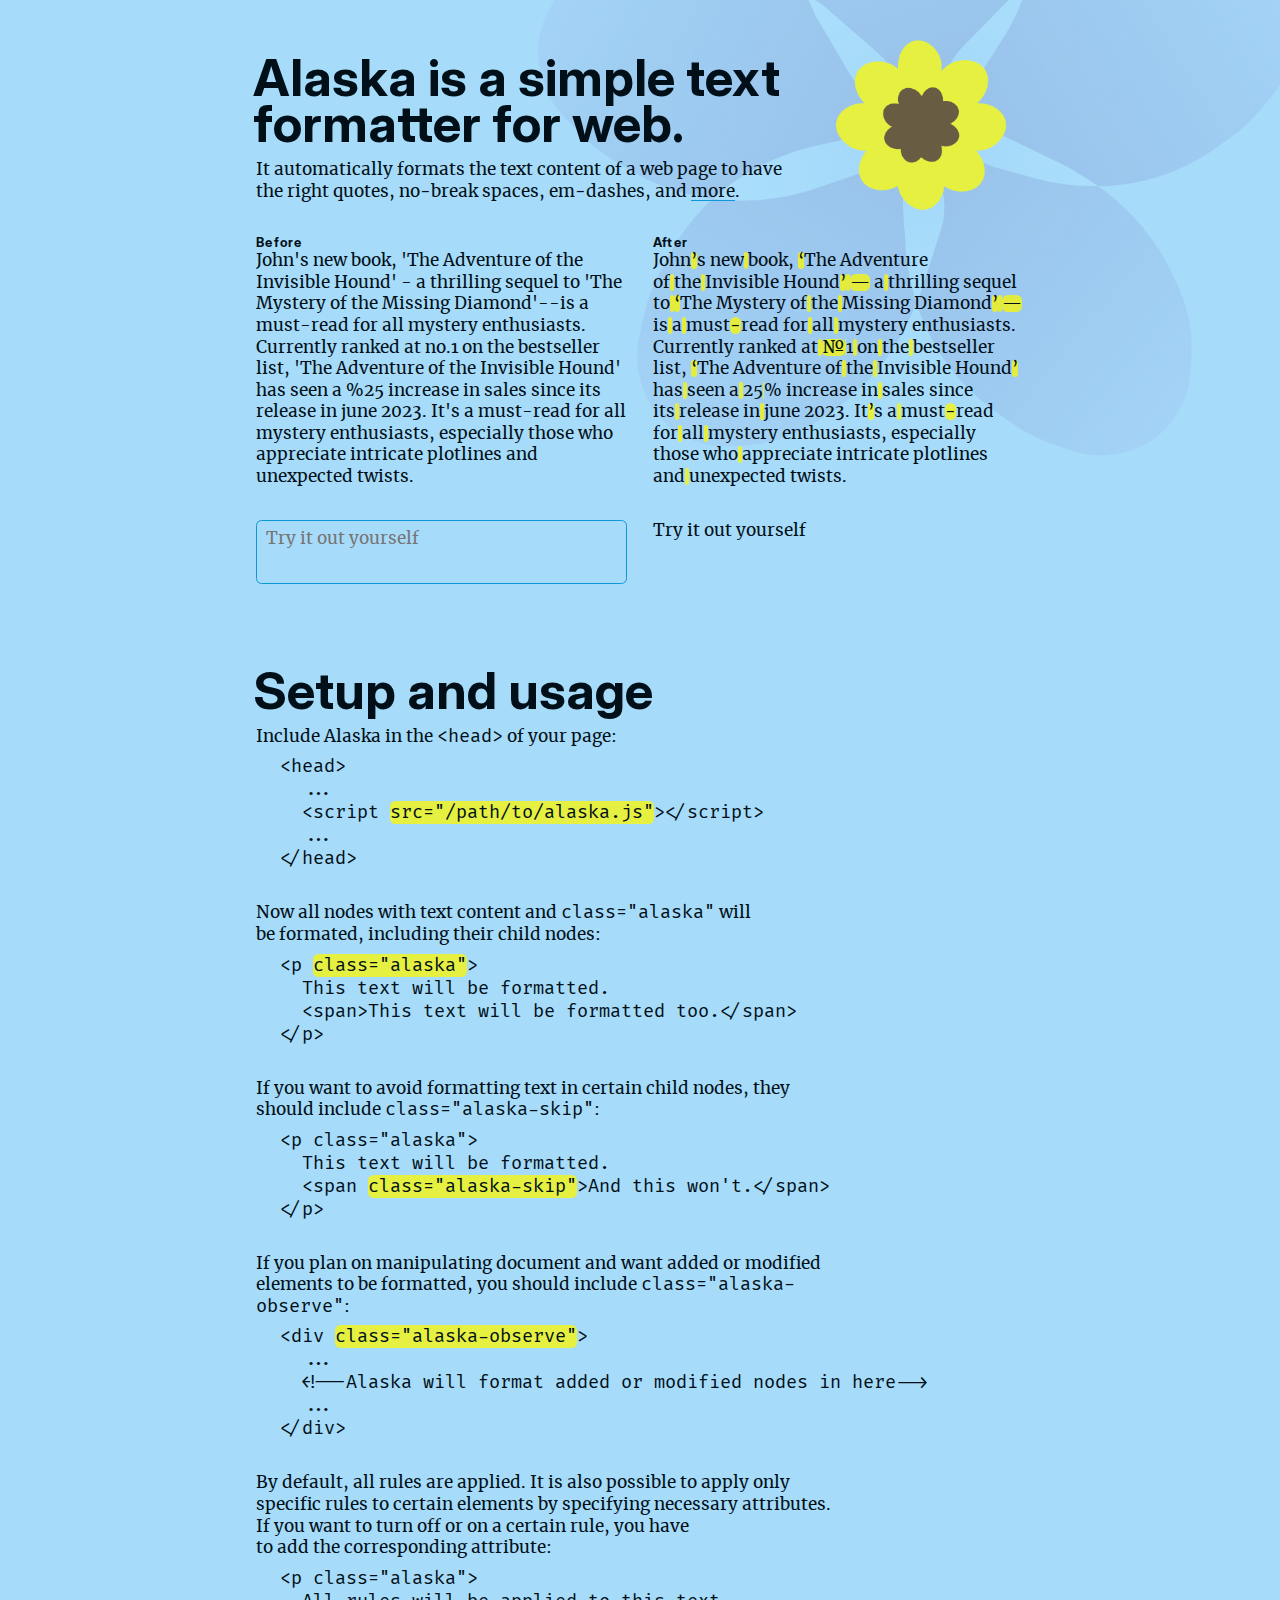
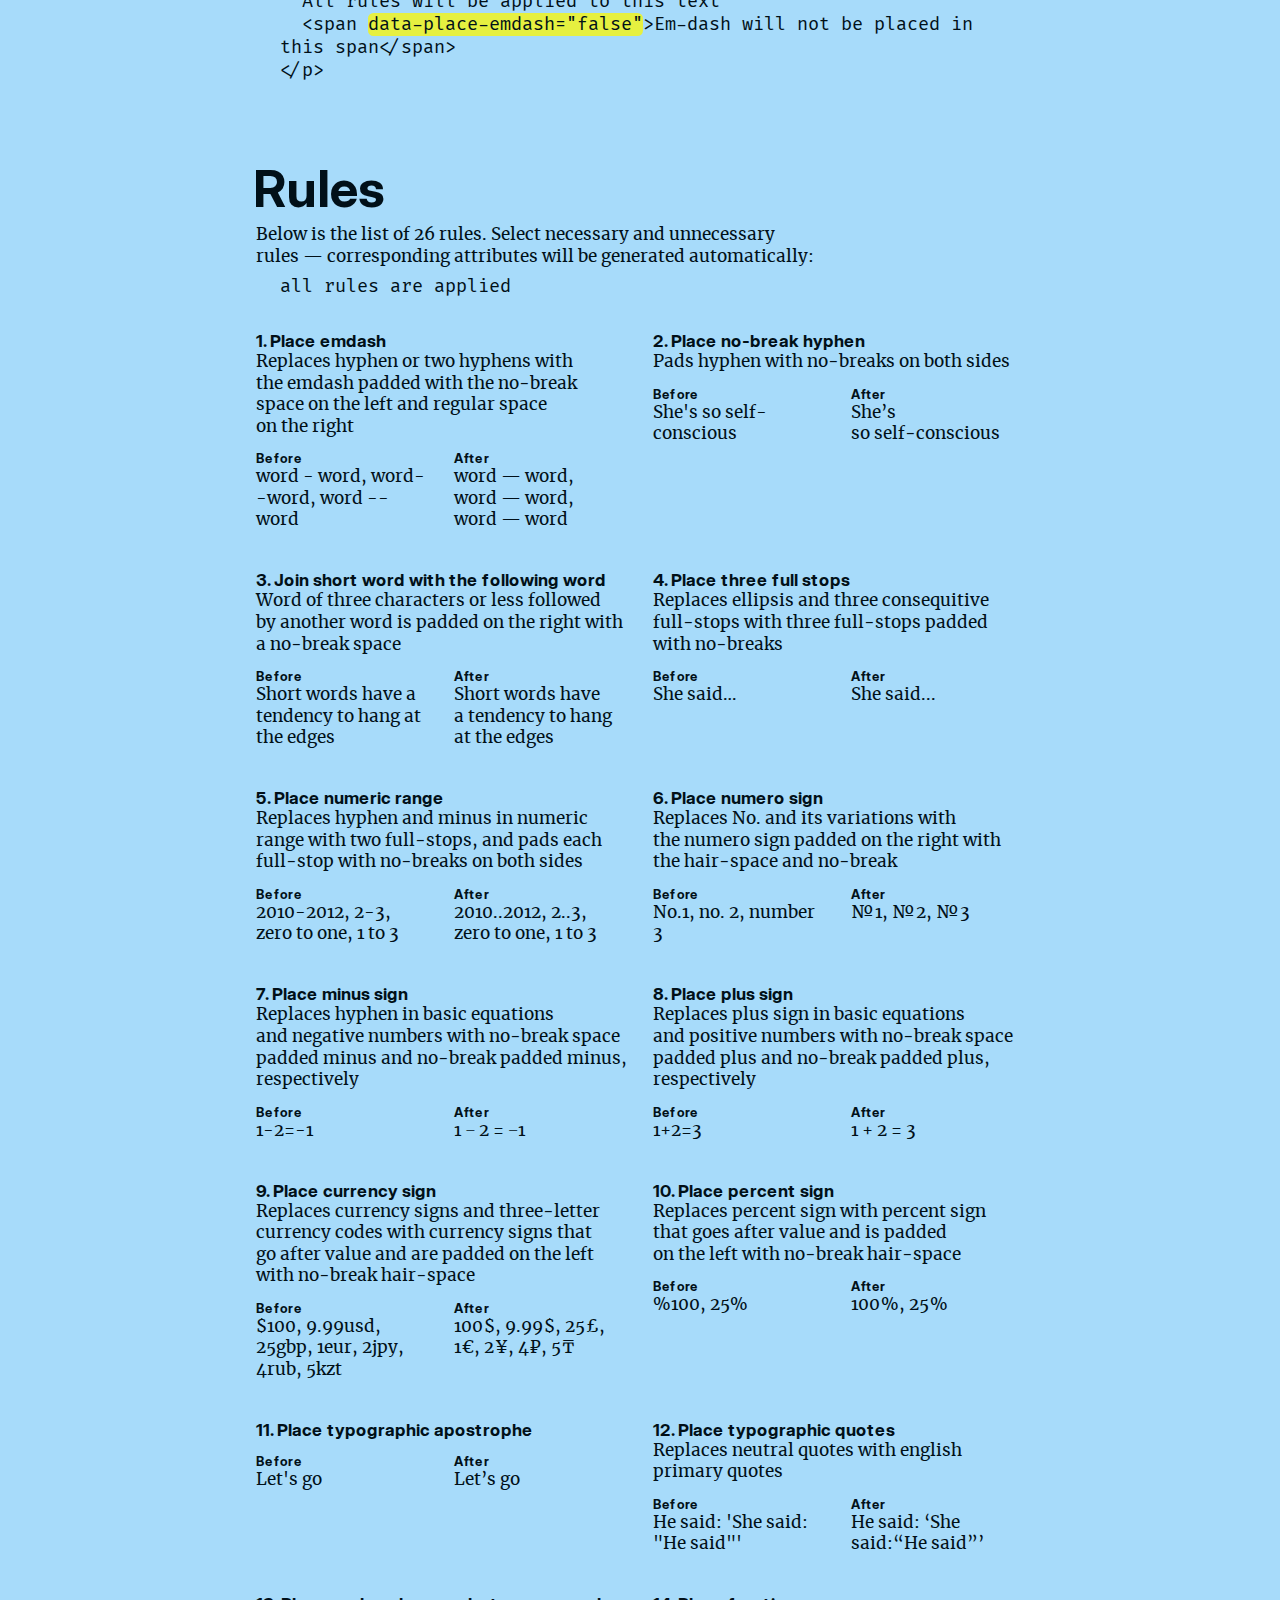
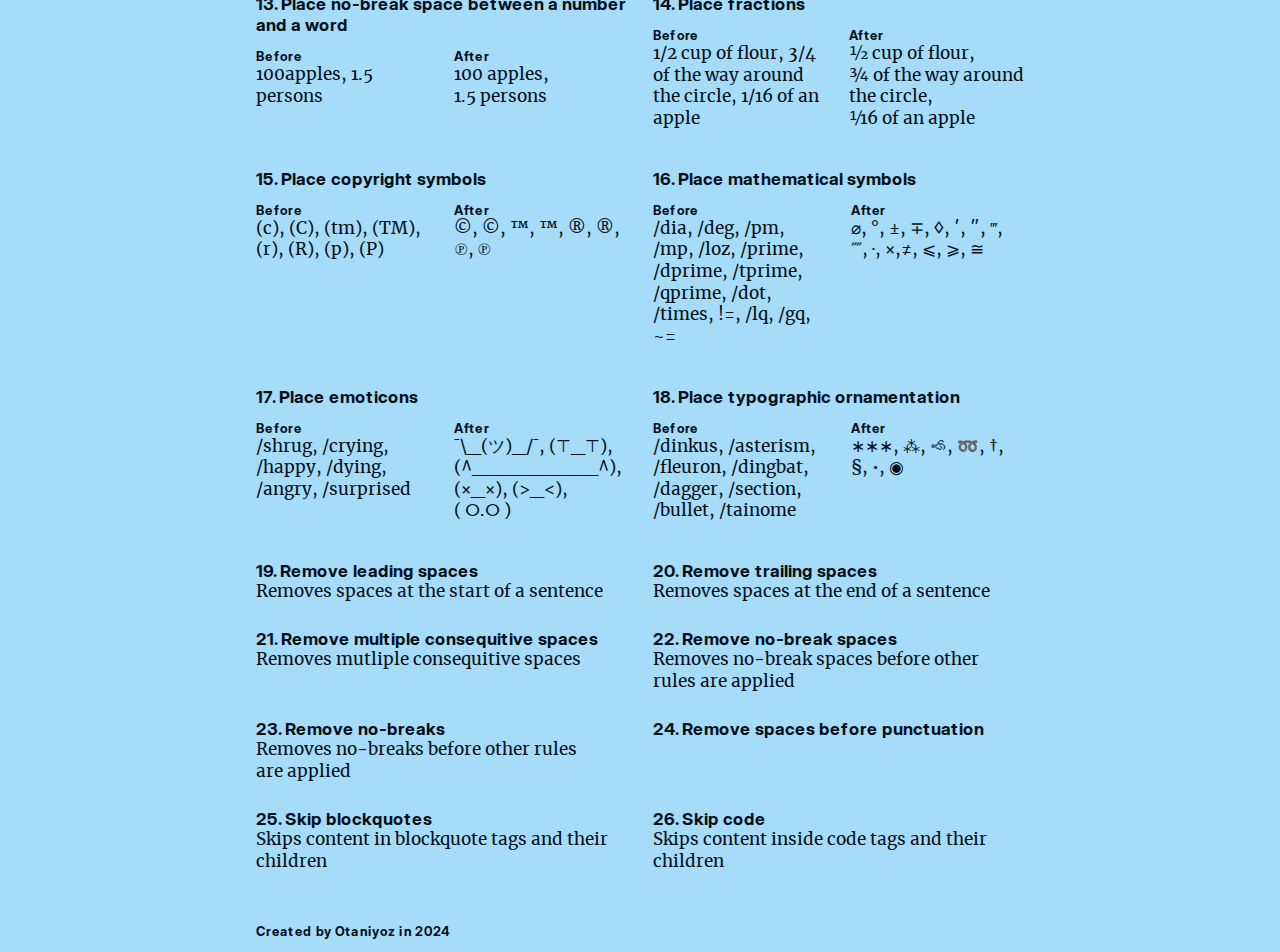
==== index.html @ cf9c7c18 "improve code readability and update rules with poor font support" ====
<!DOCTYPE html>
<html lang="en">

<head>
  <meta charset="utf-8" />
  <meta name="theme-color" content="rgb(187, 229, 251)">
  <meta name="viewport" content="width=device-width, initial-scale=1.0, maximum-scale=5.0" />
  <meta http-equiv="Content-Security-Policy" content="default-src 'self'">
  <link rel="icon" href="logo.png">
  <link rel="stylesheet" href="style.css">
  <script src="browser/alaska.js"></script>
  <script src="script.js"></script>
  <title>Alaska showcase</title>
</head>

<body>
  <main class="alaska" data-remove-leading-spaces="false" data-remove-trailing-spaces="false">
    <section>
      <article class="cols-3">
        <h1>Alaska is a simple text formatter for web.</h1>
        <p>It automatically formats the text content of a web page to have the right quotes, no-break spaces, em-dashes, and <a href="#rules">more</a>.</p>
        <img class="forgetmenot" src="logo.png" />
      </article>
      <article id="examples" class="examples">
        <div>
          <h3>Before</h3>
          <p class="example-before alaska-skip">John's new book, 'The Adventure of the Invisible Hound' - a thrilling sequel to 'The Mystery of the Missing Diamond'--is a must-read for all mystery enthusiasts. Currently ranked at no.1 on the bestseller list, 'The Adventure of the Invisible Hound' has seen a %25 increase in sales since its release in june 2023. It's a must-read for all mystery enthusiasts, especially those who appreciate intricate plotlines and unexpected twists.</p>
        </div>
        <div>
          <h3>After</h3>
          <p class="example-after">John's new book, 'The Adventure of the Invisible Hound' - a thrilling sequel to 'The Mystery of the Missing Diamond'--is a must-read for all mystery enthusiasts. Currently ranked at no.1 on the bestseller list, 'The Adventure of the Invisible Hound' has seen a 25% increase in sales since its release in june 2023. It's a must-read for all mystery enthusiasts, especially those who appreciate intricate plotlines and unexpected twists.</p>
        </div>
      </article>
      <article class="examples">
        <textarea id="user-before" placeholder="Try it out yourself" maxlength="100"></textarea>
        <p id="user-after" class="result alaska-observe">Try it out yourself</p>
      </article>
    </section>

    <section>
      <h1 class="cols-3">Setup and usage</h1>
      <p class="cols-3">Include Alaska in the <code>&lt;head&gt;</code> of your page:</p>
      <blockquote>
        <code>&lt;head&gt;</br>&nbsp;&nbsp;...</br>&nbsp;&nbsp;&lt;script <span class="after">src="/path/to/alaska.js"</span>&gt;&lt;/script&gt;</br>&nbsp;&nbsp;...</br>&lt;/head&gt;
        </code>
      </blockquote>
      <p class="cols-3">Now all nodes with text content and <code>class="alaska"</code> will be formated, including their child nodes:</p>
      <blockquote>
        <code>&lt;p <span class="after">class="alaska"</span>&gt; </br> &nbsp;&nbsp;This text will be formatted. </br> &nbsp;&nbsp;&lt;span&gt;This text will be formatted too.&lt;/span&gt; </br> &lt;/p&gt;</code>
      </blockquote>
      <p class="cols-3">If you want to avoid formatting text in certain child nodes, they should include <code>class="alaska-skip"</code>:</p>
      <blockquote>
        <code>&lt;p class="alaska"&gt; </br> &nbsp;&nbsp;This text will be formatted. </br> &nbsp;&nbsp;&lt;span <span class="after">class="alaska-skip"</span>&gt;And this won't.&lt;/span&gt; </br> &lt;/p&gt;</code>
      </blockquote>
      <p class="cols-3">If you plan on manipulating document and want added or modified elements to be formatted, you should include <code>class="alaska-observe"</code>:</p>
      <blockquote>
        <code>&lt;div <span class="after">class="alaska-observe"</span>&gt;</br>&nbsp;&nbsp;...</br>&nbsp;&nbsp;&lt;!--Alaska will format added or modified nodes in here--&gt;</br>&nbsp;&nbsp;...</br>&lt;/div&gt;</code>
      </blockquote>
      <p class="cols-3">By default, all rules are applied. It is also possible to apply only specific rules to certain elements by specifying necessary attributes. If you want to turn off or on a certain rule, you have to add the corresponding attribute:</p>
      <blockquote>
        <code>&lt;p class="alaska"&gt; </br> &nbsp;&nbsp;All rules will be applied to this text </br> &nbsp;&nbsp;&lt;span <span class="after">data-place-emdash="false"</span>&gt;Em-dash will not be placed in this span&lt;/span&gt; </br> &lt;/p&gt;</code>
      </blockquote>
    </section>

    <section id="rules">
      <h1 class="cols-3">Rules</h1>
      <p class="cols-3">Below is the list of <span id="rules-count"></span> rules. Select necessary and unnecessary rules -- corresponding attributes will be generated automatically:</p>
      <blockquote>
        <code id="user-config">all rules are applied</code>
      </blockquote>

      <div id="rules-container" class="examples">
        <label for="place-emdash">
          <h2><input id="place-emdash" name="rules" type="checkbox" checked/><span></span>Place emdash</h2>
          <p>Replaces hyphen or two hyphens with the emdash padded with the no-break space on the left and regular space on the right</p>
          <figure class="rules">
            <div>
              <h3>Before</h3>
              <p class="alaska-skip">word - word, word--word, word -- word</p>
            </div>
            <div>
              <h3>After</h3>
              <p>word - word, word--word, word -- word</p>
            </div>
          </figure>
        </label>
        <label for="place-hyphen">
          <h2><input id="place-hyphen" name="rules" type="checkbox" checked/><span></span>Place no-break hyphen</h2>
          <p>Pads hyphen with no-breaks on both sides</p>
          <figure class="rules"> 
            <div>
              <h3>Before</h3>
              <p class="alaska-skip">She's so self-conscious</p>
            </div>
            <div>
              <h3>After</h3>
              <p>She's so self-conscious</p>
            </div>
          </figure>
        </label>
        <label for="place-nbsp">
          <h2><input id="place-nbsp" name="rules" type="checkbox" checked/><span></span>Join short word with the following word</h2>
          <p>Word of three characters or less followed by another word is padded on the right with a no-break space</p>
          <figure class="rules"> 
            <div>
              <h3>Before</h3>
              <p class="alaska-skip">Short words have a tendency to hang at the edges</p>
            </div>
            <div>
              <h3>After</h3>
              <p>Short words have a tendency to hang at the edges</p>
            </div>
          </figure>
        </label>
        <label for="place-three-stops">
          <h2><input id="place-three-stops" name="rules" type="checkbox" checked/><span></span>Place three full stops</h2>
          <p>Replaces ellipsis and three consequitive full-stops with three full-stops padded with no-breaks</p>
          <figure class="rules"> 
            <div>
              <h3>Before</h3>
              <p class="alaska-skip">She said…</p>
            </div>
            <div>
              <h3>After</h3>
              <p>She said…</p>
            </div>
          </figure>
        </label>
        <label for="place-numeric-range">
          <h2><input id="place-numeric-range" name="rules" type="checkbox" checked/><span></span>Place numeric range</h2>
          <p>Replaces hyphen and minus in numeric range with two full-stops, and pads each full-stop with no-breaks on both sides</p>
          <figure class="rules"> 
            <div>
              <h3>Before</h3>
              <p class="alaska-skip">2010-2012, 2-3, zero to one, 1 to 3</p>
            </div>
            <div>
              <h3>After</h3>
              <p>2010-2012, 2-3, zero to one, 1 to 3</p>
            </div>
          </figure>
        </label>
        <label for="place-numero-sign">
          <h2><input id="place-numero-sign" name="rules" type="checkbox" checked/><span></span>Place numero sign</h2>
          <p>Replaces No. and its variations with the numero sign padded on the right with the hair-space and no-break</p>
          <figure class="rules">
            <div>
              <h3>Before</h3>
              <p class="alaska-skip">No.1, no. 2, number 3</p>
            </div>
            <div>
              <h3>After</h3>
              <p>No.1, no. 2, number 3</p>
            </div>
          </figure>
        </label>
        <label for="place-minus-sign">
          <h2><input id="place-minus-sign" name="rules" type="checkbox" checked/><span></span>Place minus sign</h2>
          <p>Replaces hyphen in basic equations and negative numbers with no-break space padded minus and no-break padded minus, respectively</p>
          <figure class="rules">
            <div>
              <h3>Before</h3>
              <p class="alaska-skip">1-2=-1</p>
            </div>
            <div>
              <h3>After</h3>
              <p>1-2=-1</p>
            </div>
          </figure>
        </label>
        <label for="place-plus-sign">
          <h2><input id="place-plus-sign" name="rules" type="checkbox" checked/><span></span>Place plus sign</h2>
          <p>Replaces plus sign in basic equations and positive numbers with no-break space padded plus and no-break padded plus, respectively</p>
          <figure class="rules">
            <div>
              <h3>Before</h3>
              <p class="alaska-skip">1+2=3</p>
            </div>
            <div>
              <h3>After</h3>
              <p>1+2=3</p>
            </div>
          </figure>
        </label>
        <label for="place-currency-sign">
          <h2><input id="place-currency-sign" name="rules" type="checkbox" checked/><span></span>Place currency sign</h2>
          <p>Replaces currency signs and three-letter currency codes with currency signs that go after value and are padded on the left with no-break hair-space</p>
          <figure class="rules"> 
            <div>
              <h3>Before</h3>
              <p class="alaska-skip">$100, 9.99usd, 25gbp, 1eur, 2jpy, 4rub, 5kzt</p>
            </div>
            <div>
              <h3>After</h3>
              <p>$100, 9.99usd, 25gbp, 1eur, 2jpy, 4rub, 5kzt</p>
            </div>
          </figure>
        </label>
        <label for="place-percent-sign">
          <h2><input id="place-percent-sign" name="rules" type="checkbox" checked/><span></span>Place percent sign</h2>
          <p>Replaces percent sign with percent sign that goes after value and is padded on the left with no-break hair-space</p>
          <figure class="rules"> 
            <div>
              <h3>Before</h3>
              <p class="alaska-skip">%100, 25%</p>
            </div>
            <div>
              <h3>After</h3>
              <p>%100, 25%</p>
            </div>
          </figure>
        </label>
        <label for="place-typographic-apostrophe">
          <h2><input id="place-typographic-apostrophe" name="rules" type="checkbox" checked/><span></span>Place typographic apostrophe</h2>
          <figure class="rules">
            <div>
              <h3>Before</h3>
              <p class="alaska-skip">Let's go</p>
            </div>
            <div>
              <h3>After</h3>
              <p>Let's go</p>
            </div>
          </figure>
        </label>
       <label for="place-typographic-quotes">
          <h2><input id="place-typographic-quotes" name="rules" type="checkbox" checked/><span></span>Place typographic quotes</h2>
          <p>Replaces neutral quotes with english primary quotes</p>
          <figure class="rules">
            <div>
              <h3>Before</h3>
              <p class="alaska-skip">He said: 'She said: "He said"'</p>
            </div>
            <div>
              <h3>After</h3>
              <p>He said: 'She said: "He said"'</p>
            </div>
          </figure>
        </label>
        <label for="place-number-nbsp-word">
          <h2><input id="place-number-nbsp-word" name="rules" type="checkbox" checked/><span></span>Place no-break space between a number and a word</h2>
          <figure class="rules">
            <div>
              <h3>Before</h3>
              <p class="alaska-skip">100apples, 1.5 persons</p>
            </div>
            <div>
              <h3>After</h3>
              <p>100 apples, 1.5 persons</p>
            </div>
          </figure>
        </label>
<!--         <label for="place-arrows">
          <h2><input id="place-arrows" name="rules" type="checkbox" checked/><span></span>Place arrows</h2>
          <figure class="rules">
            <div>
              <h3>Before</h3>
              <p class="alaska-skip"><-, ->, <->, <=, =>, <=></p>
            </div>
            <div>
              <h3>After</h3>
              <p><-, ->, <->, <=, =>, <=></p>
            </div>
          </figure>
        </label> -->
        <label for="place-fractions">
          <h2><input id="place-fractions" name="rules" type="checkbox" checked/><span></span>Place fractions</h2>
          <figure class="rules">
            <div>
              <h3>Before</h3>
              <p class="alaska-skip">1/2 cup of flour, 3/4 of the way around the circle, 1/16 of an apple</p>
            </div>
            <div>
              <h3>After</h3>
              <p>1/2 cup of flour, 3/4 of the way around the circle, 1/16 of an apple</p>
            </div>
          </figure>
        </label>
        <label for="place-copyright">
          <h2><input id="place-copyright" name="rules" type="checkbox" checked/><span></span>Place copyright symbols</h2>
          <figure class="rules">
            <div>
              <h3>Before</h3>
              <p class="alaska-skip">(c), (C), (tm), (TM), (r), (R), (p), (P)</p>
            </div>
            <div>
              <h3>After</h3>
              <p>(c), (C), (tm), (TM), (r), (R), (p), (P)</p>
            </div>
          </figure>
        </label>
        <label for="place-mathematical-symbols">
          <h2><input id="place-mathematical-symbols" name="rules" type="checkbox" checked/><span></span>Place mathematical symbols</h2>
          <figure class="rules">
            <div>
              <h3>Before</h3>
              <p class="alaska-skip">/dia, /deg, /pm, /mp, /loz, /prime, /dprime, /tprime, /qprime, /dot, /times, !=, /lq, /gq, ~=</p>
            </div>
            <div>
              <h3>After</h3>
              <p>/dia, /deg, /pm, /mp, /loz, /prime, /dprime, /tprime, /qprime, /dot, /times, !=, /lq, /gq, ~=</p>
            </div>
          </figure>
        </label>
        <label for="place-emoticons">
          <h2><input id="place-emoticons" name="rules" type="checkbox" checked/><span></span>Place emoticons</h2>
          <figure class="rules">
            <div>
              <h3>Before</h3>
              <p class="alaska-skip">/shrug, /crying, /happy, /dying, /angry, /surprised</p>
            </div>
            <div>
              <h3>After</h3>
              <p>/shrug, /crying, /happy, /dying, /angry, /surprised</p>
            </div>
          </figure>
        </label>
        <label for="place-typography-ornamentation">
          <h2><input id="place-typography-ornamentation" name="rules" type="checkbox" checked/><span></span>Place typographic ornamentation</h2>
          <figure class="rules">
            <div>
              <h3>Before</h3>
              <p class="alaska-skip">/dinkus, /asterism, /fleuron, /dingbat, /dagger, /section, /bullet, /tainome</p>
            </div>
            <div>
              <h3>After</h3>
              <p>/dinkus, /asterism, /fleuron, /dingbat, /dagger, /section, /bullet, /tainome</p>
            </div>
          </figure>
        </label>
        <label for="remove-leading-spaces">
          <h2><input id="remove-leading-spaces" name="rules" type="checkbox" checked/><span></span>Remove leading spaces</h2>
          <p>Removes spaces at the start of a sentence</p>
        </label>
        <label for="remove-trailing-spaces">
          <h2><input id="remove-trailing-spaces" name="rules" type="checkbox" checked/><span></span>Remove trailing spaces</h2>
          <p>Removes spaces at the end of a sentence</p>
        </label>
        <label for="remove-multiple-spaces">
          <h2><input id="remove-multiple-spaces" name="rules" type="checkbox" checked/><span></span>Remove multiple consequitive spaces</h2>
          <p>Removes mutliple consequitive spaces</p>
        </label>
        <label for="remove-nobreak-spaces">
          <h2><input id="remove-nobreak-spaces" name="rules" type="checkbox" checked/><span></span>Remove no-break spaces</h2>
          <p>Removes no-break spaces before other rules are applied</p>
        </label>
        <label for="remove-nobreaks">
          <h2><input id="remove-nobreaks" name="rules" type="checkbox" checked/><span></span>Remove no-breaks</h2>
          <p>Removes no-breaks before other rules are applied</p>
        </label>
        <label for="remove-punctuation-spaces">
          <h2><input id="remove-punctuation-spaces" name="rules" type="checkbox" checked/><span></span>Remove spaces before punctuation</h2>
        </label>
        <label for="skip-blockquote">
          <h2><input id="skip-blockquote" name="rules" type="checkbox" checked/><span></span>Skip blockquotes</h2>
          <p>Skips content in blockquote tags and their children</p>
        </label>
        <label for="skip-code">
          <h2><input id="skip-code" name="rules" type="checkbox" checked/><span></span>Skip code</h2>
          <p>Skips content inside code tags and their children</p>
        </label>
      </div>
    </section>
    <section class="footer">
      <h3 class="cols-3">Created by Otaniyoz in 2024</h3>
    </section>
  </main>
</body>
</html>
---- style.css ----
@font-face {
  src: url('fonts/InterDisplay-Bold.woff2') format('woff2');
  font-family: 'Inter';
  font-kerning: normal;
  font-display: swap;
}
@font-face {
  src: url('fonts/Merriweather-Regular.woff2') format('woff2');
  font-family: 'Merriweather';
  font-kerning: normal;
  font-display: swap;
}
@font-face {
  src: url('fonts/FiraCode-Regular.woff2') format('woff2');
  font-family: 'Fira Code';
  font-kerning: normal;
  font-display: swap;
}
:root {
  --text: rgb(1, 16, 24);
  --key: rgb(167, 219, 250);
  --secondary: rgb(15, 151, 219);
  --accent: rgb(251, 247, 2, 0.75);
  --regular: clamp(1rem, 0.6vmax + 0.6rem, 2rem);
}
* {
  box-sizing: border-box;
  scroll-behavior: smooth;
}
html {
  overflow-x: hidden;
}
body {
  margin: 0;
  padding: 6vh 4vw 0;
  overflow-x: hidden;
  color: var(--text);
  background: var(--key);
  font-family: 'Merriweather';
}
p,
h1,
h2,
h3,
code {
  margin: 0;
  padding: 0;
  margin-block: 0;
}
h1,
h2,
h3 {
  font-weight: 700;
  font-family: 'Inter';
}
h1 {
  line-height: 0.9em;
  margin-left: -0.05em;
  margin-bottom: 0.25em;
  font-size: clamp(1rem, 1.5vmax + 2rem, 4rem);
}
h2 {
  font-size: var(--regular);
}
h3 {
  font-size: 13px;
  letter-spacing: 0.025em;
}
p {
  line-height: 1.25em;
  font-size: var(--regular);
  font-family: 'Merriweather';
}
code {
  font-family: 'Fira Code';
  font-size: clamp(1rem, 0.6vmax + 0.65rem, 2rem);
}
textarea {
  resize: none;
  padding: 1vmin;
  background: inherit;
  font-family: inherit;
  font-size: var(--regular);
  border: 1px solid var(--secondary);
}
textarea:focus-within {
  outline-color: var(--accent);
}
textarea,
.result {
  height: 64px;
  max-width: 100%;
  word-break: break-word;
}
main {
  margin: 0 auto;
  max-width: 768px;
}
section {
  display: grid;
  position: relative;
  overflow-x: visible;
  margin-bottom: 4vmax;
  grid-template-columns: repeat(4, 1fr);
}
article {
  margin-bottom: 2em;
}
blockquote {
  margin-inline: 0;
  grid-column: 1 / -1;
  margin: 0.5em 1.5em 2em;
}
label {
  border: none;
  cursor: pointer;
  transition: 0.5s;
  margin-bottom: 0;
  font-family: 'Inter';
}
input[type="checkbox"] {
  display: none;
}
span,
textarea {
  border-radius: 0.5ch;
}
figure {
  margin: 1vmax 0;
}
a {
  color: inherit;
  transition: 0.65s;
  text-underline-offset: 0.2em;
  text-decoration-thickness: 1px;
  text-decoration-color: var(--secondary);
}
a:hover {
  transition: 0;
  text-decoration-color: var(--accent);
}
.footer {
  margin-bottom: 1vmax;
}
.forgetmenot {
  z-index: -1;
  top: -28vmax;
  width: 64vmax;
  opacity: 0.75;
  right: -24vmax;
  position: absolute;
}
.cols-3 {
  grid-column: span 3;
}
.rules,
.examples {
  gap: 2vmax;
  display: grid;
  grid-column: 1 / -1;
  grid-template-columns: repeat(2, 1fr);
}
.unchecked {
  opacity: 0.6;
}
.checked {
  opacity: 1;
}
.after {
  background: var(--accent);
}
@media screen and (max-width: 768px) {
  .examples {
    grid-template-columns: repeat(1, 1fr);
  }
  .cols-3 {
    grid-column: -1 / 1;
  }
}
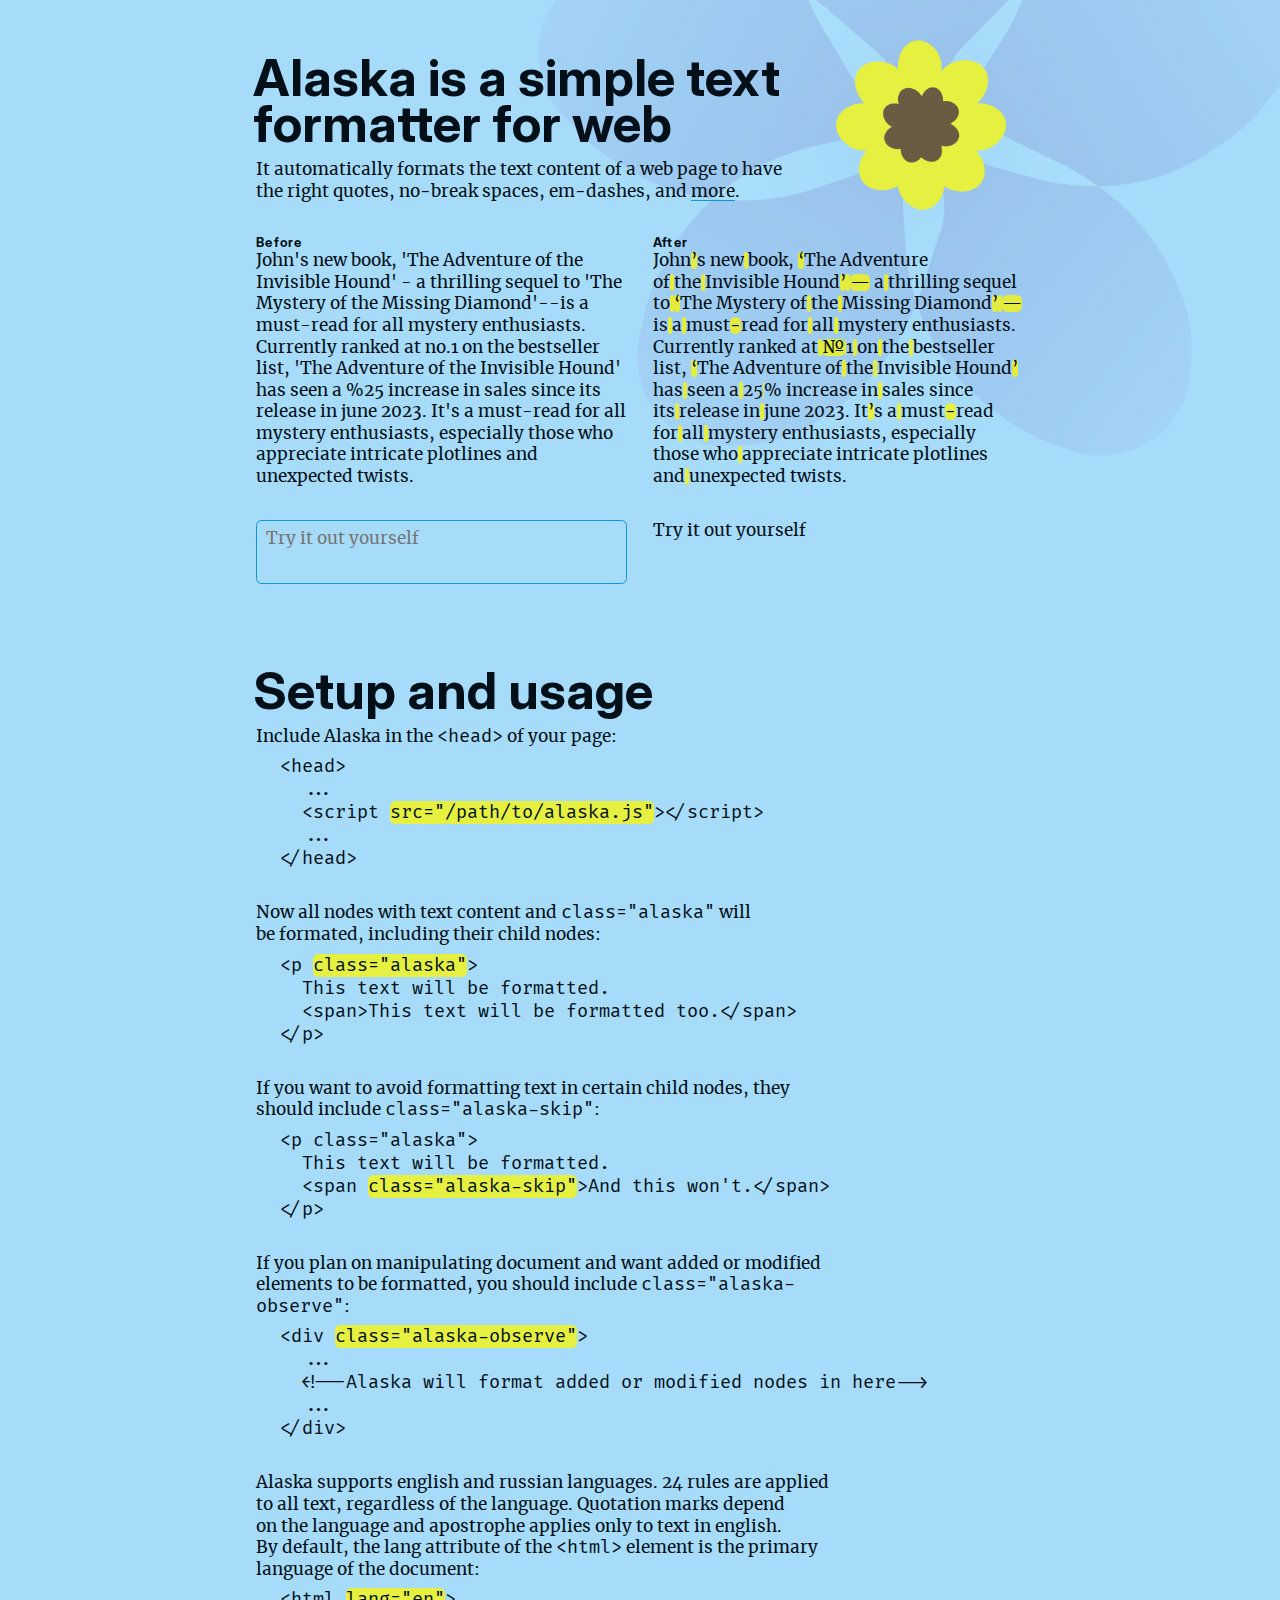
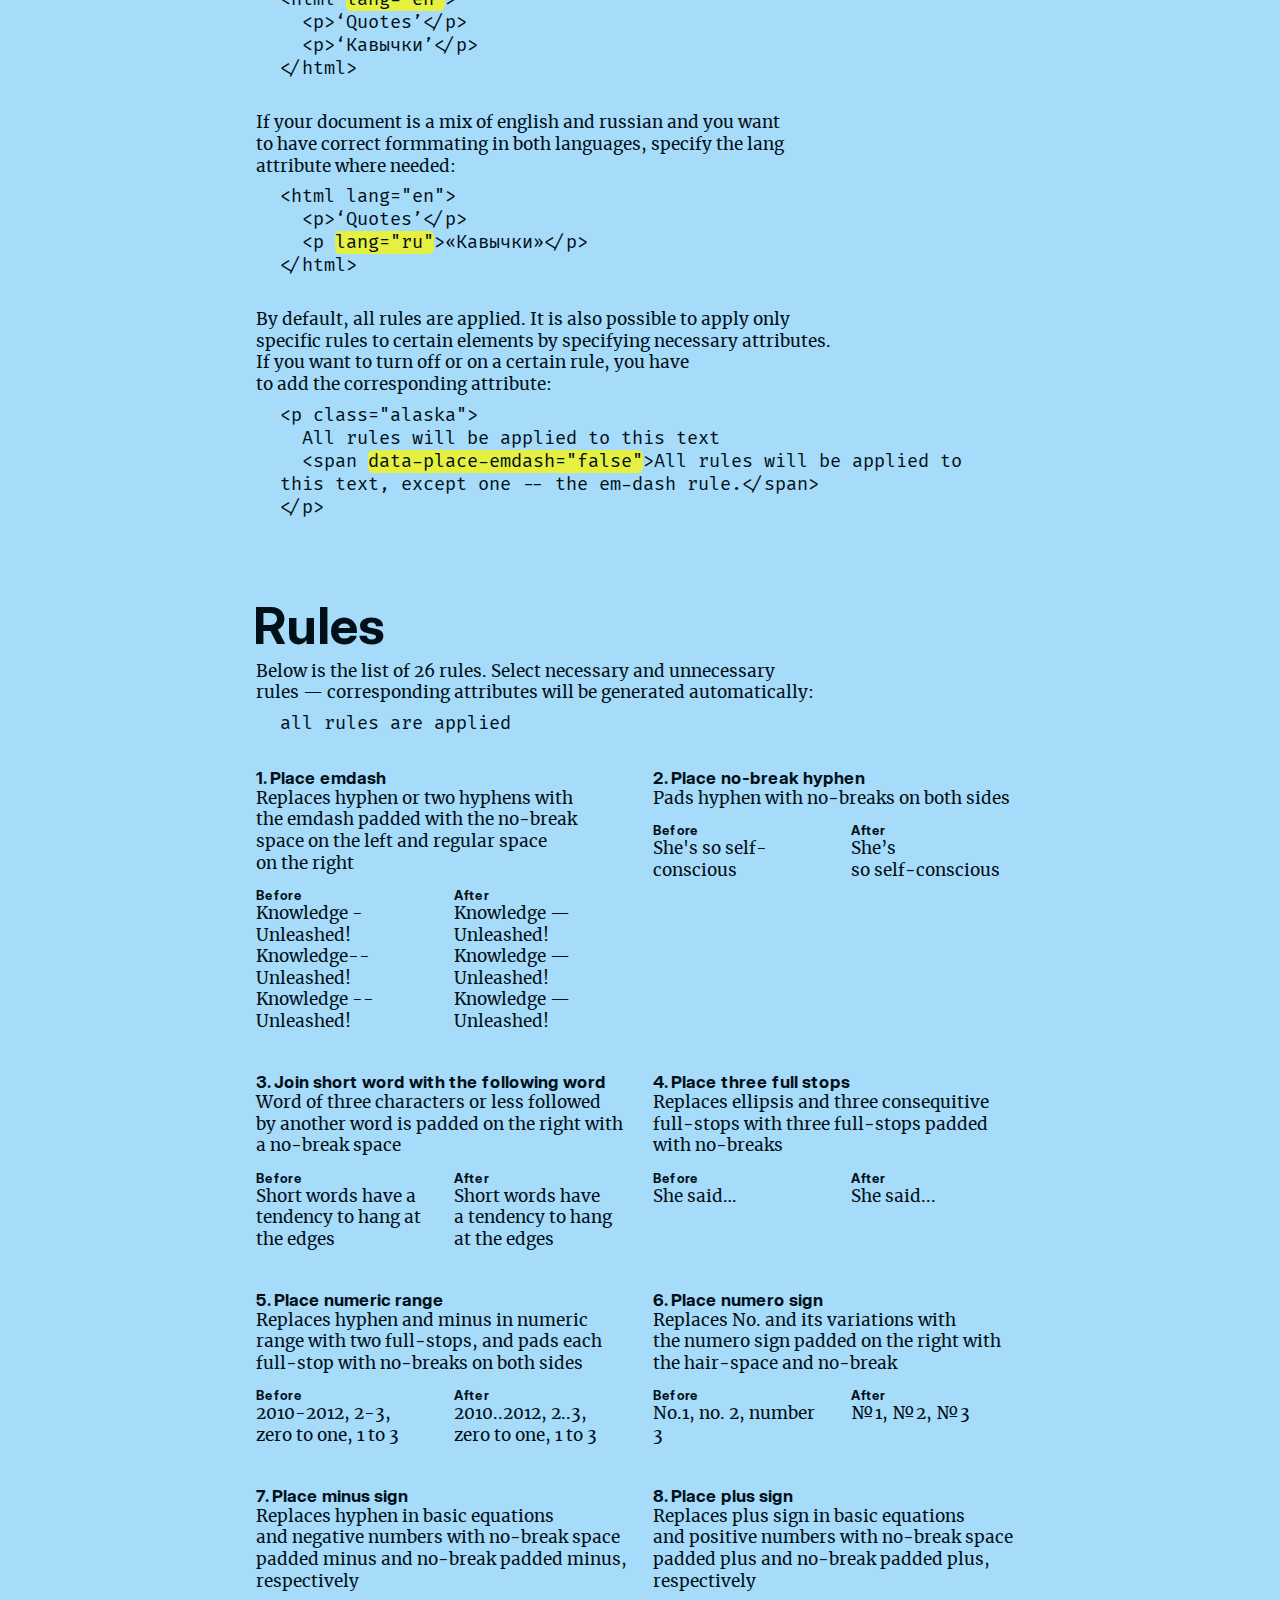
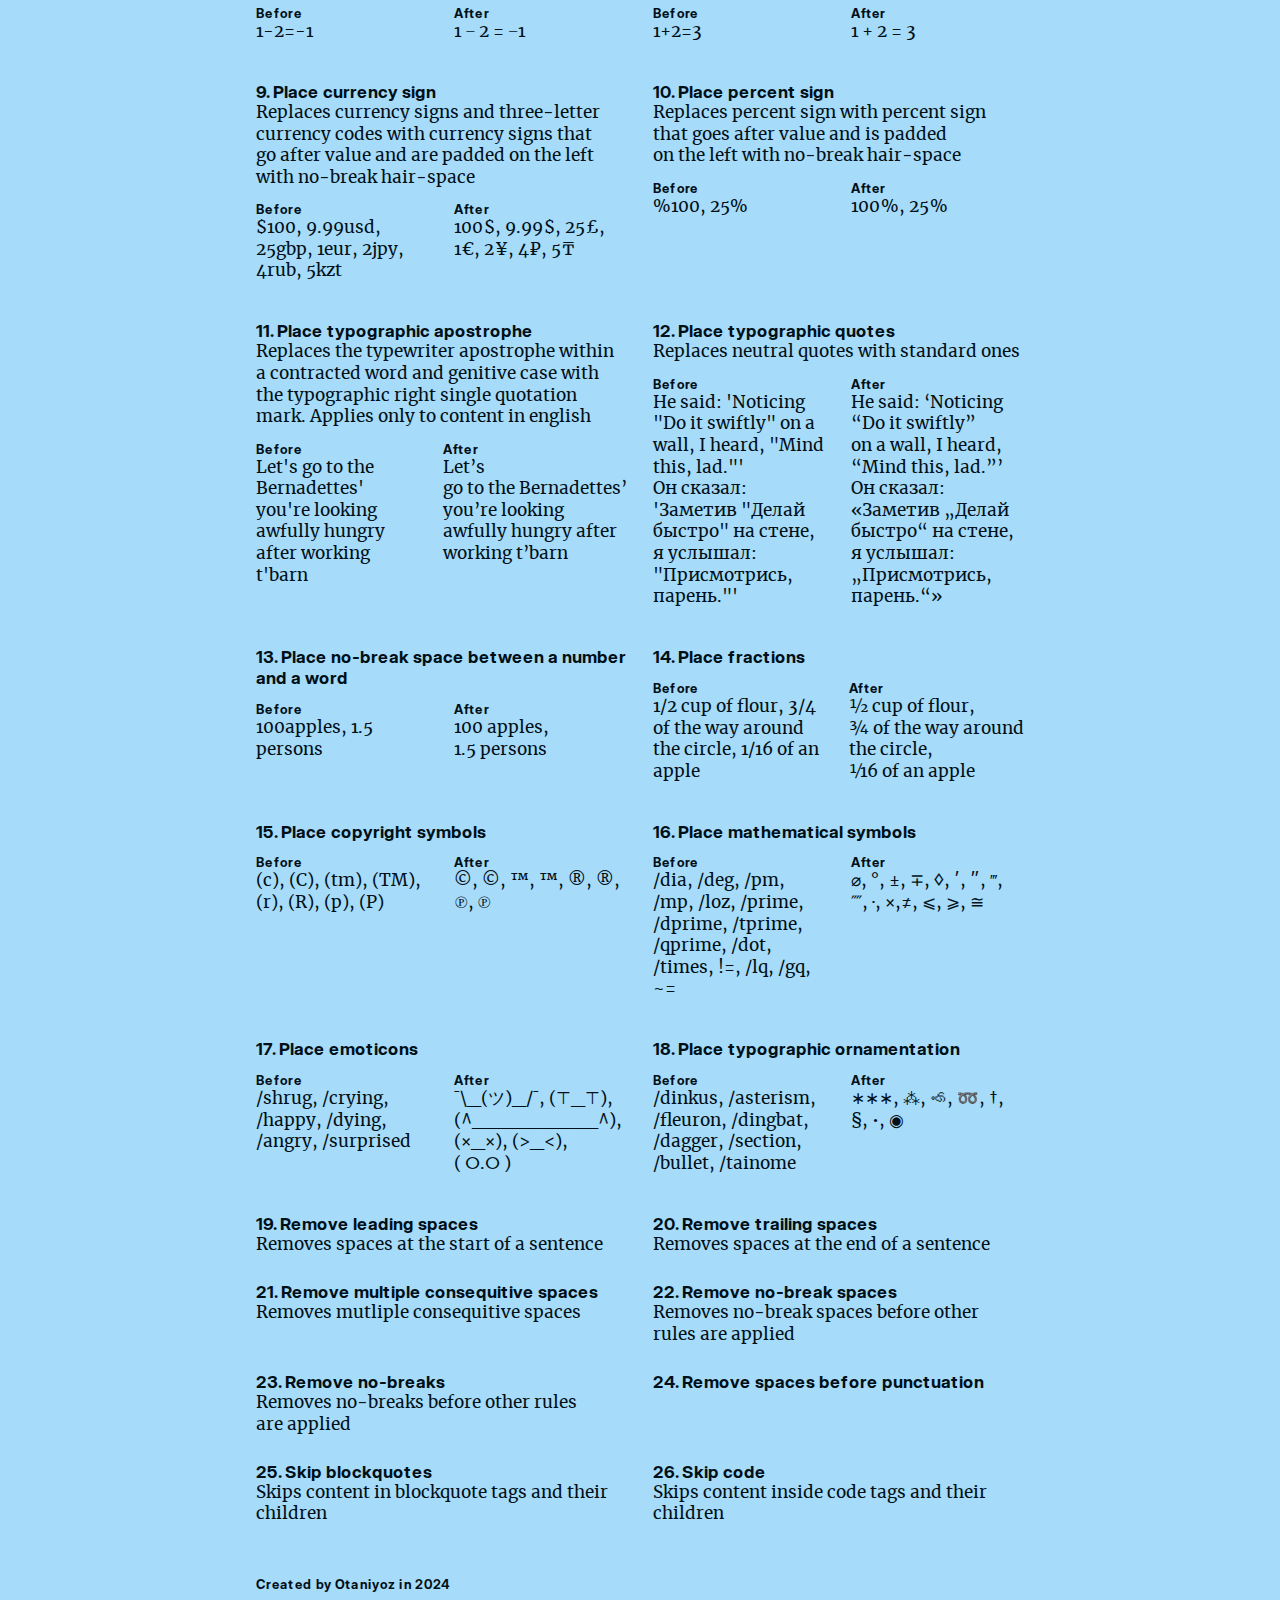
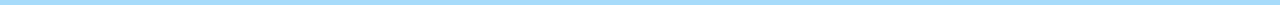
==== commit 1f22cd8d: "add support for russian language, bug fixes, minor stylistic improvemnts" ====
--- a/index.html
+++ b/index.html
@@ -17,7 +17,7 @@
   <main class="alaska" data-remove-leading-spaces="false" data-remove-trailing-spaces="false">
     <section>
       <article class="cols-3">
-        <h1>Alaska is a simple text formatter for web.</h1>
+        <h1>Alaska is a simple text formatter for web</h1>
         <p>It automatically formats the text content of a web page to have the right quotes, no-break spaces, em-dashes, and <a href="#rules">more</a>.</p>
         <img class="forgetmenot" src="logo.png" />
       </article>
@@ -56,9 +56,17 @@
       <blockquote>
         <code>&lt;div <span class="after">class="alaska-observe"</span>&gt;</br>&nbsp;&nbsp;...</br>&nbsp;&nbsp;&lt;!--Alaska will format added or modified nodes in here--&gt;</br>&nbsp;&nbsp;...</br>&lt;/div&gt;</code>
       </blockquote>
+      <p class="cols-3">Alaska supports english and russian languages. <span id="common-rules">24</span> rules are applied to all text, regardless of the language. Quotation marks depend on the language and apostrophe applies only to text in english. By default, the lang attribute of the <code>&lt;html&gt;</code> element is the primary language of the document:</p>
+      <blockquote>
+        <code>&lt;html <span class="after">lang="en"</span>&gt; </br> &nbsp;&nbsp;&lt;p&gt;‘Quotes’&lt;/p&gt;</br> &nbsp;&nbsp;&lt;p&gt;‘Кавычки’&lt;/p&gt; </br> &lt;/html&gt;</code>
+      </blockquote>
+      <p class="cols-3">If your document is a mix of english and russian and you want to have correct formmating in both languages, specify the lang attribute where needed:</p>
+      <blockquote>
+        <code>&lt;html lang="en"&gt; </br> &nbsp;&nbsp;&lt;p&gt;‘Quotes’&lt;/p&gt;</br> &nbsp;&nbsp;&lt;p <span class="after">lang="ru"</span>&gt;«Кавычки»&lt;/p&gt; </br> &lt;/html&gt;</code>
+      </blockquote>
       <p class="cols-3">By default, all rules are applied. It is also possible to apply only specific rules to certain elements by specifying necessary attributes. If you want to turn off or on a certain rule, you have to add the corresponding attribute:</p>
       <blockquote>
-        <code>&lt;p class="alaska"&gt; </br> &nbsp;&nbsp;All rules will be applied to this text </br> &nbsp;&nbsp;&lt;span <span class="after">data-place-emdash="false"</span>&gt;Em-dash will not be placed in this span&lt;/span&gt; </br> &lt;/p&gt;</code>
+        <code>&lt;p class="alaska"&gt; </br> &nbsp;&nbsp;All rules will be applied to this text </br> &nbsp;&nbsp;&lt;span <span class="after">data-place-emdash="false"</span>&gt;All rules will be applied to this text, except one -- the em-dash rule.&lt;/span&gt; </br> &lt;/p&gt;</code>
       </blockquote>
     </section>
 
@@ -76,11 +84,11 @@
           <figure class="rules">
             <div>
               <h3>Before</h3>
-              <p class="alaska-skip">word - word, word--word, word -- word</p>
-            </div>
-            <div>
-              <h3>After</h3>
-              <p>word - word, word--word, word -- word</p>
+              <p class="alaska-skip">Knowledge - Unleashed! Knowledge--Unleashed! Knowledge -- Unleashed!</p>
+            </div>
+            <div>
+              <h3>After</h3>
+              <p>Knowledge - Unleashed! Knowledge--Unleashed! Knowledge -- Unleashed!</p>
             </div>
           </figure>
         </label>
@@ -212,28 +220,31 @@
         </label>
         <label for="place-typographic-apostrophe">
           <h2><input id="place-typographic-apostrophe" name="rules" type="checkbox" checked/><span></span>Place typographic apostrophe</h2>
-          <figure class="rules">
-            <div>
-              <h3>Before</h3>
-              <p class="alaska-skip">Let's go</p>
-            </div>
-            <div>
-              <h3>After</h3>
-              <p>Let's go</p>
+          <p>Replaces the typewriter apostrophe within a contracted word and genitive case with the typographic right single quotation mark. Applies only to content in english</p>
+          <figure class="rules">
+            <div>
+              <h3>Before</h3>
+              <p class="alaska-skip">Let's go to the Bernadettes' you're looking awfully hungry after working t'barn</p>
+            </div>
+            <div>
+              <h3>After</h3>
+              <p>Let's go to the Bernadettes' you're looking awfully hungry after working t'barn</p>
             </div>
           </figure>
         </label>
        <label for="place-typographic-quotes">
           <h2><input id="place-typographic-quotes" name="rules" type="checkbox" checked/><span></span>Place typographic quotes</h2>
-          <p>Replaces neutral quotes with english primary quotes</p>
-          <figure class="rules">
-            <div>
-              <h3>Before</h3>
-              <p class="alaska-skip">He said: 'She said: "He said"'</p>
-            </div>
-            <div>
-              <h3>After</h3>
-              <p>He said: 'She said: "He said"'</p>
+          <p>Replaces neutral quotes with standard ones</p>
+          <figure class="rules">
+            <div>
+              <h3>Before</h3>
+              <p class="alaska-skip">He said: 'Noticing "Do it swiftly" on a wall, I heard, "Mind this, lad."'</p>
+              <p class="alaska-skip">Он сказал: 'Заметив "Делай быстро" на стене, я услышал: "Присмотрись, парень."'</p>
+            </div>
+            <div>
+              <h3>After</h3>
+              <p>He said: 'Noticing "Do it swiftly" on a wall, I heard, "Mind this, lad."'</p>
+              <p lang="ru">Он сказал: 'Заметив "Делай быстро" на стене, я услышал: "Присмотрись, парень."'</p>
             </div>
           </figure>
         </label>
--- a/style.css
+++ b/style.css
@@ -72,6 +72,7 @@
   font-family: 'Merriweather';
 }
 code {
+  transition: 0.5s;
   font-family: 'Fira Code';
   font-size: clamp(1rem, 0.6vmax + 0.65rem, 2rem);
 }
@@ -114,8 +115,8 @@
 label {
   border: none;
   cursor: pointer;
-  transition: 0.5s;
   margin-bottom: 0;
+  transition: 0.25s;
   font-family: 'Inter';
 }
 input[type="checkbox"] {
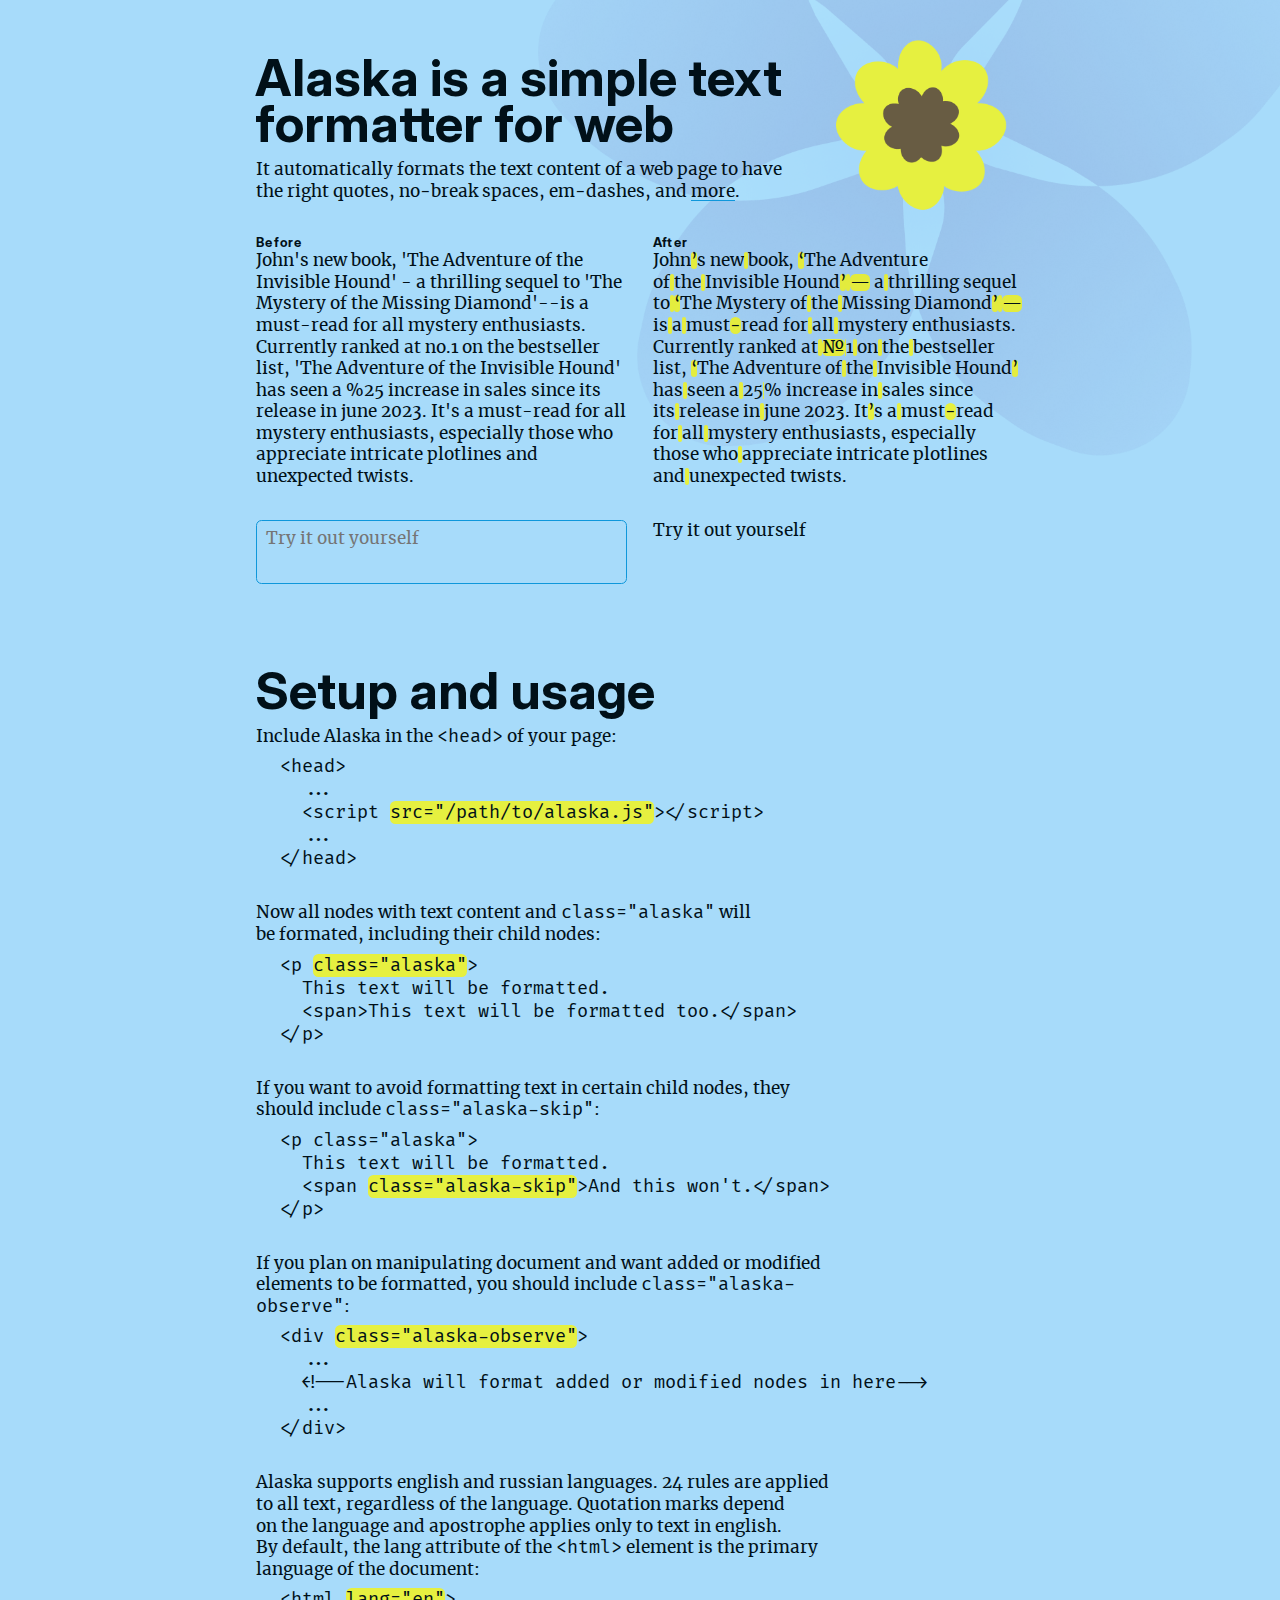
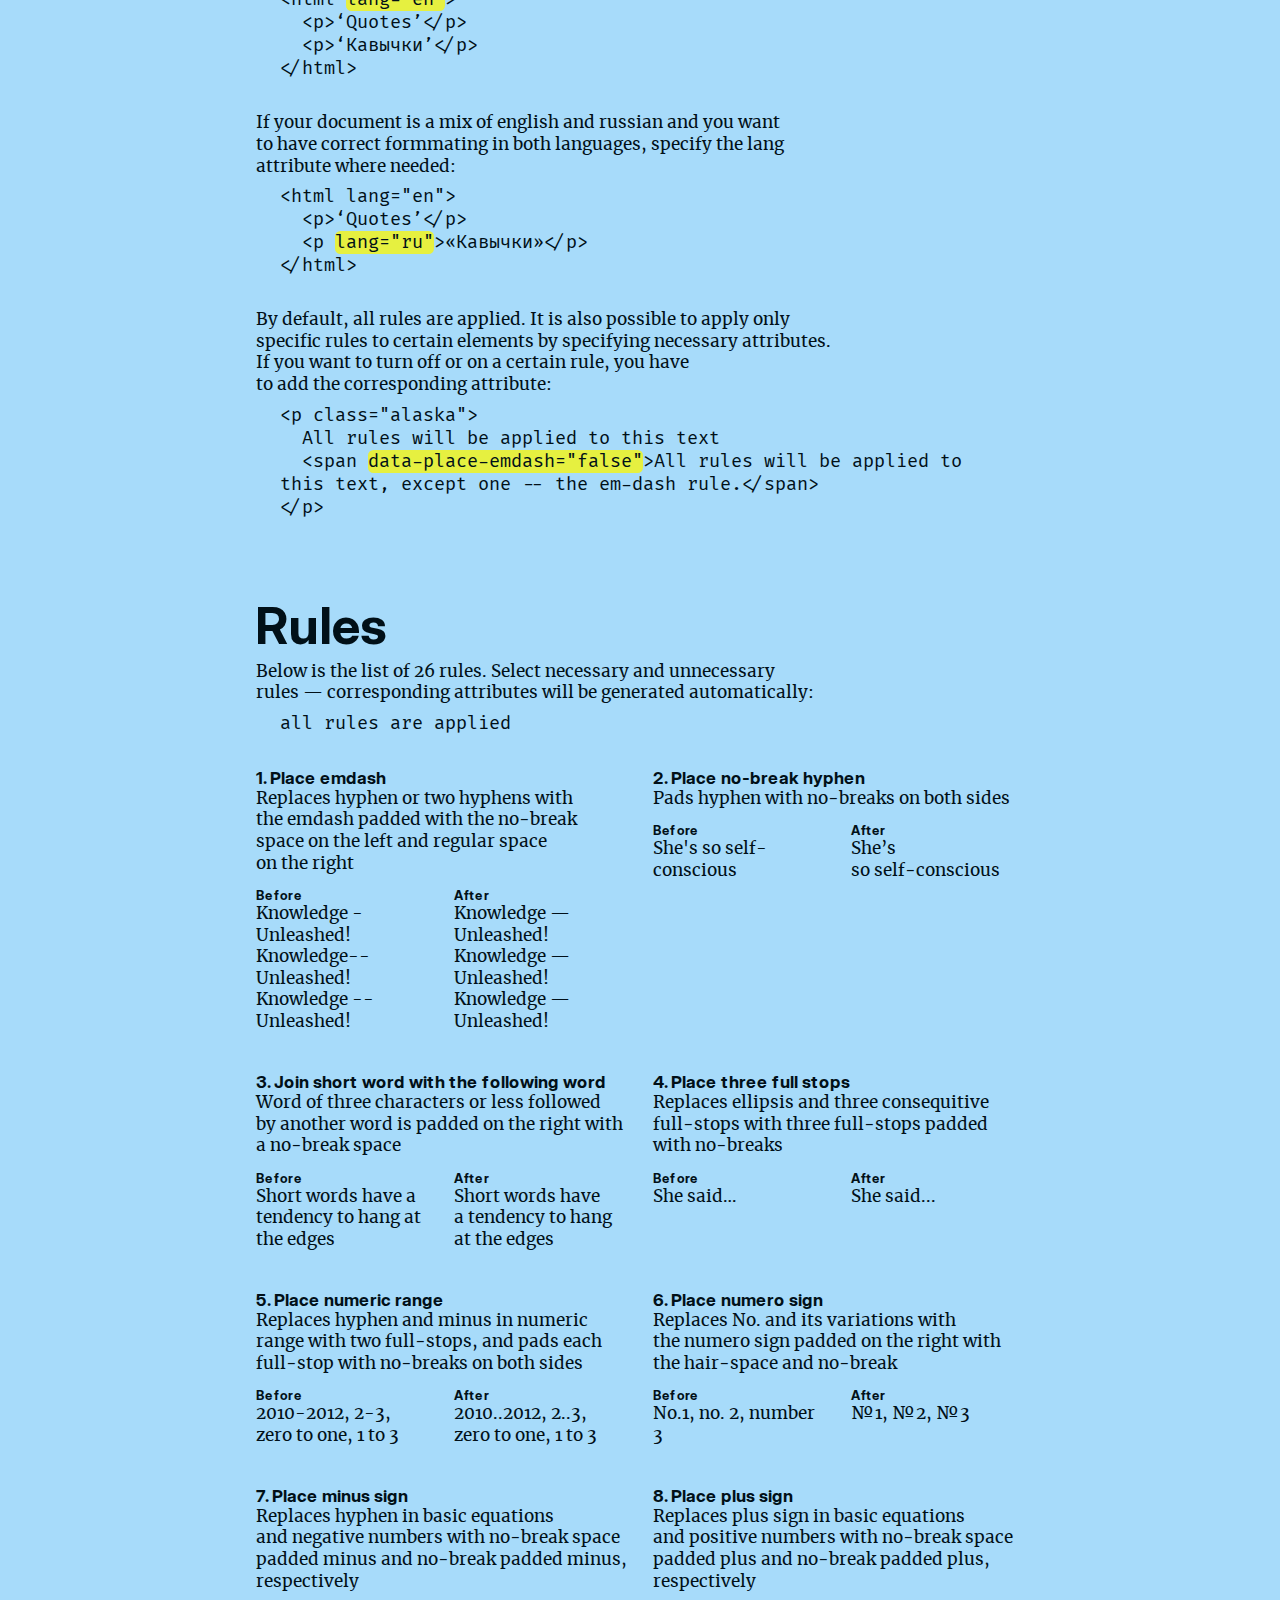
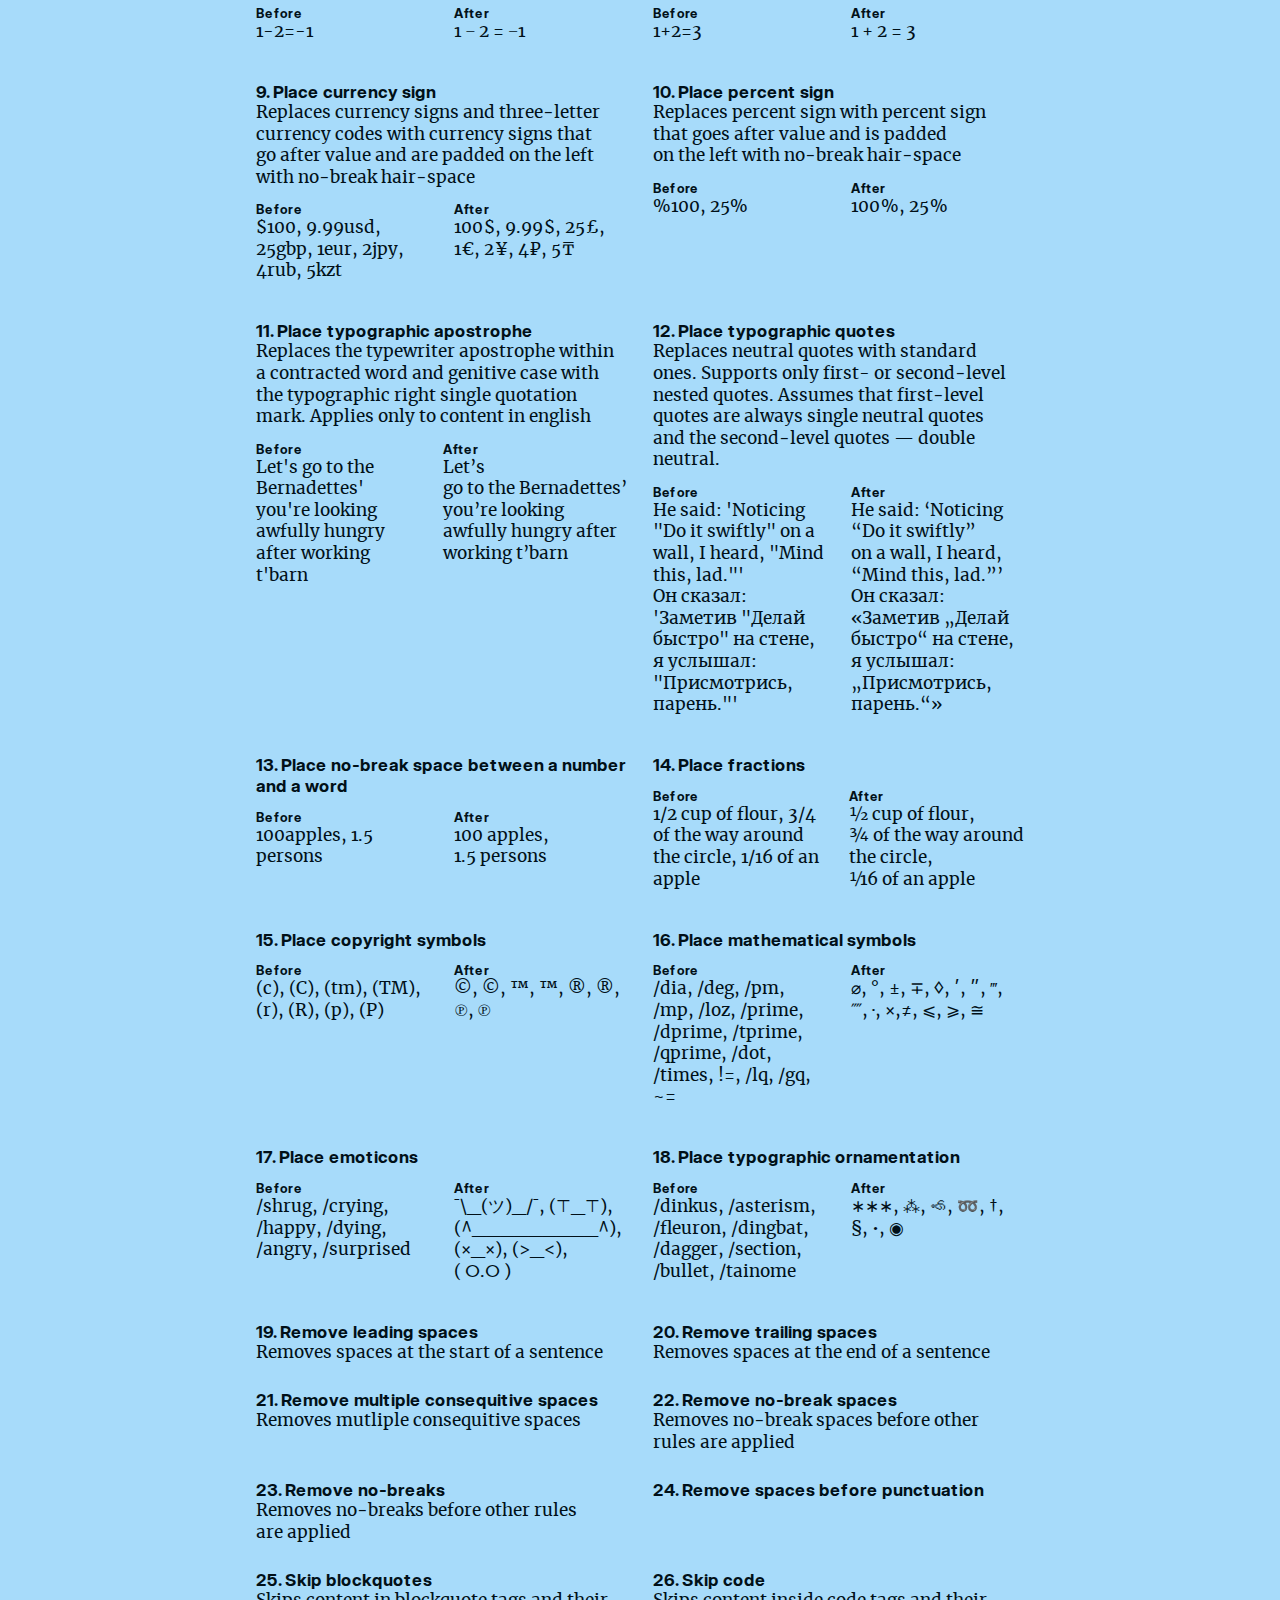
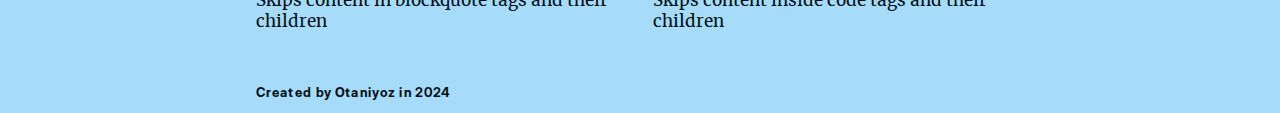
==== commit 5f6d7e43: "add limitation for quote formatting" ====
--- a/index.html
+++ b/index.html
@@ -234,7 +234,7 @@
         </label>
        <label for="place-typographic-quotes">
           <h2><input id="place-typographic-quotes" name="rules" type="checkbox" checked/><span></span>Place typographic quotes</h2>
-          <p>Replaces neutral quotes with standard ones</p>
+          <p>Replaces neutral quotes with standard ones. Supports only first- or second-level nested quotes. Assumes that first-level quotes are always single neutral quotes and the second-level quotes -- double neutral.</p>
           <figure class="rules">
             <div>
               <h3>Before</h3>
--- a/style.css
+++ b/style.css
@@ -55,7 +55,7 @@
 }
 h1 {
   line-height: 0.9em;
-  margin-left: -0.05em;
+  margin-left: -0.025em;
   margin-bottom: 0.25em;
   font-size: clamp(1rem, 1.5vmax + 2rem, 4rem);
 }
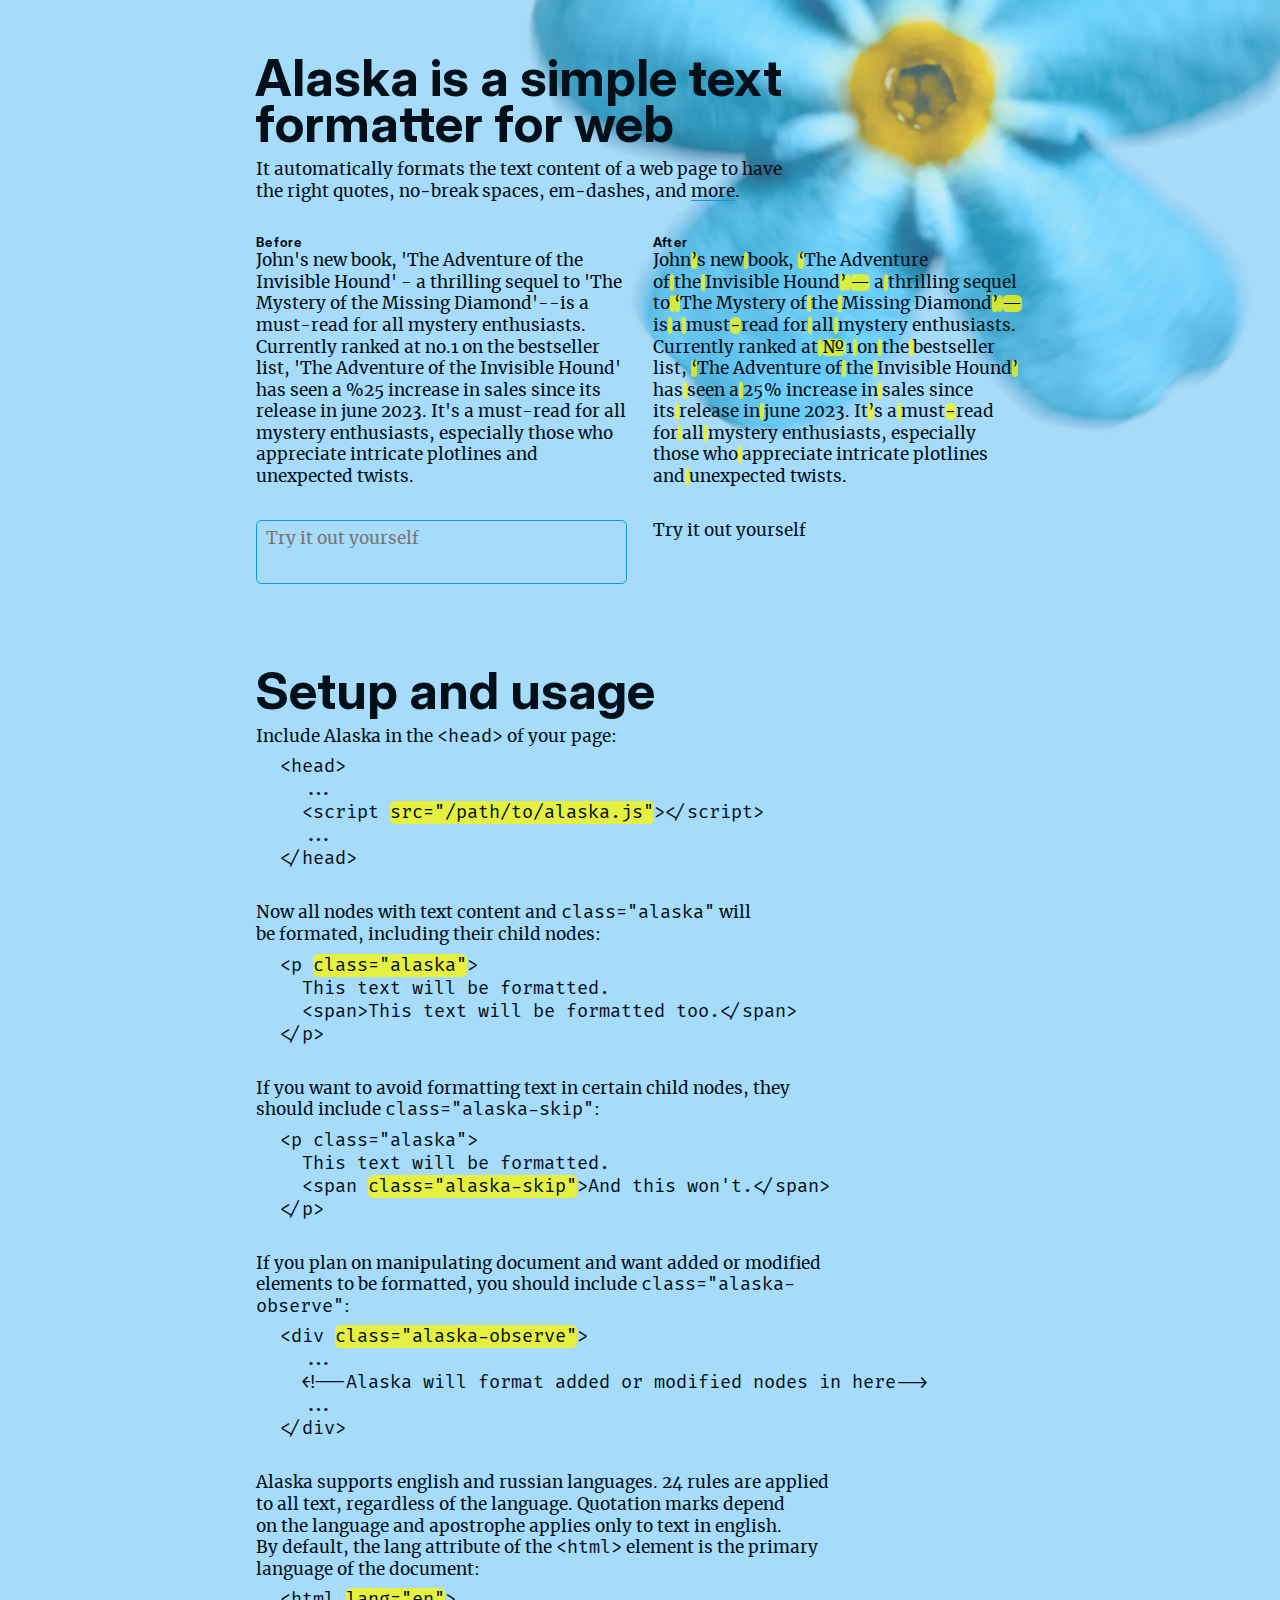
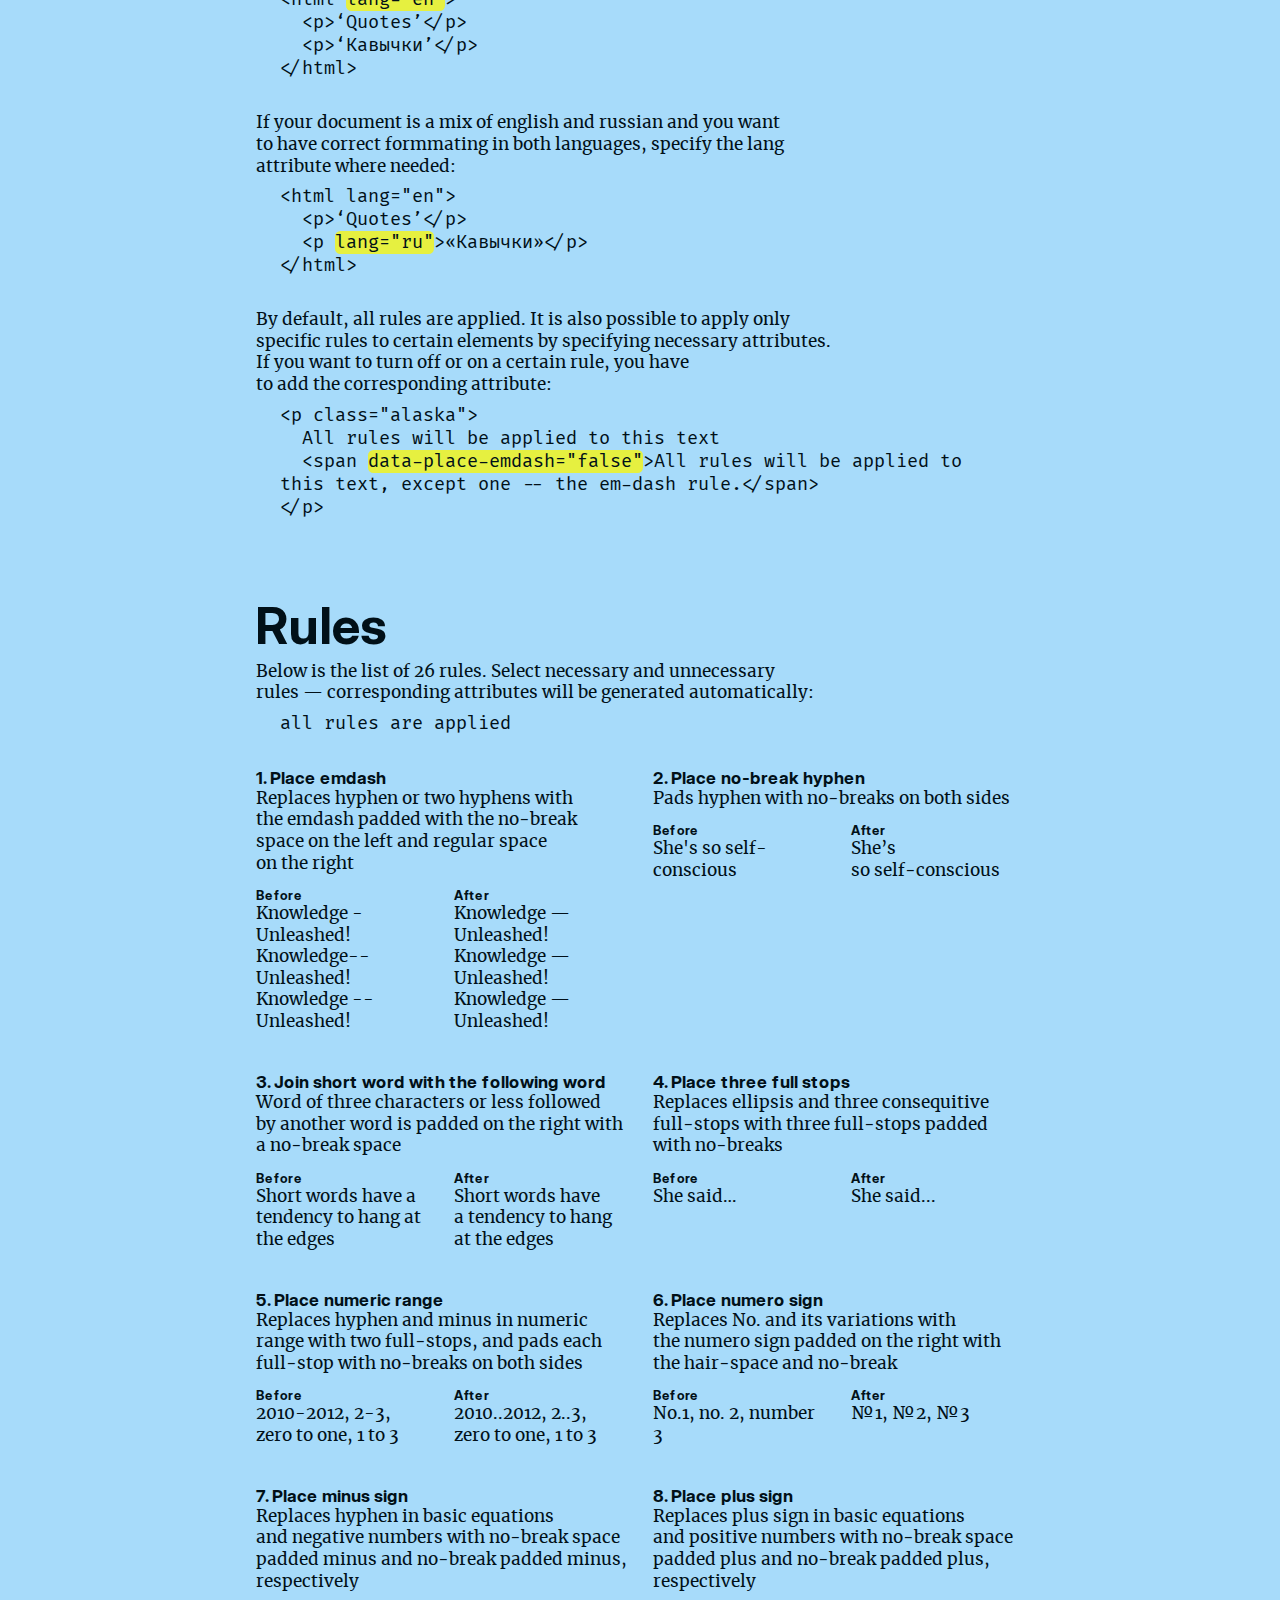
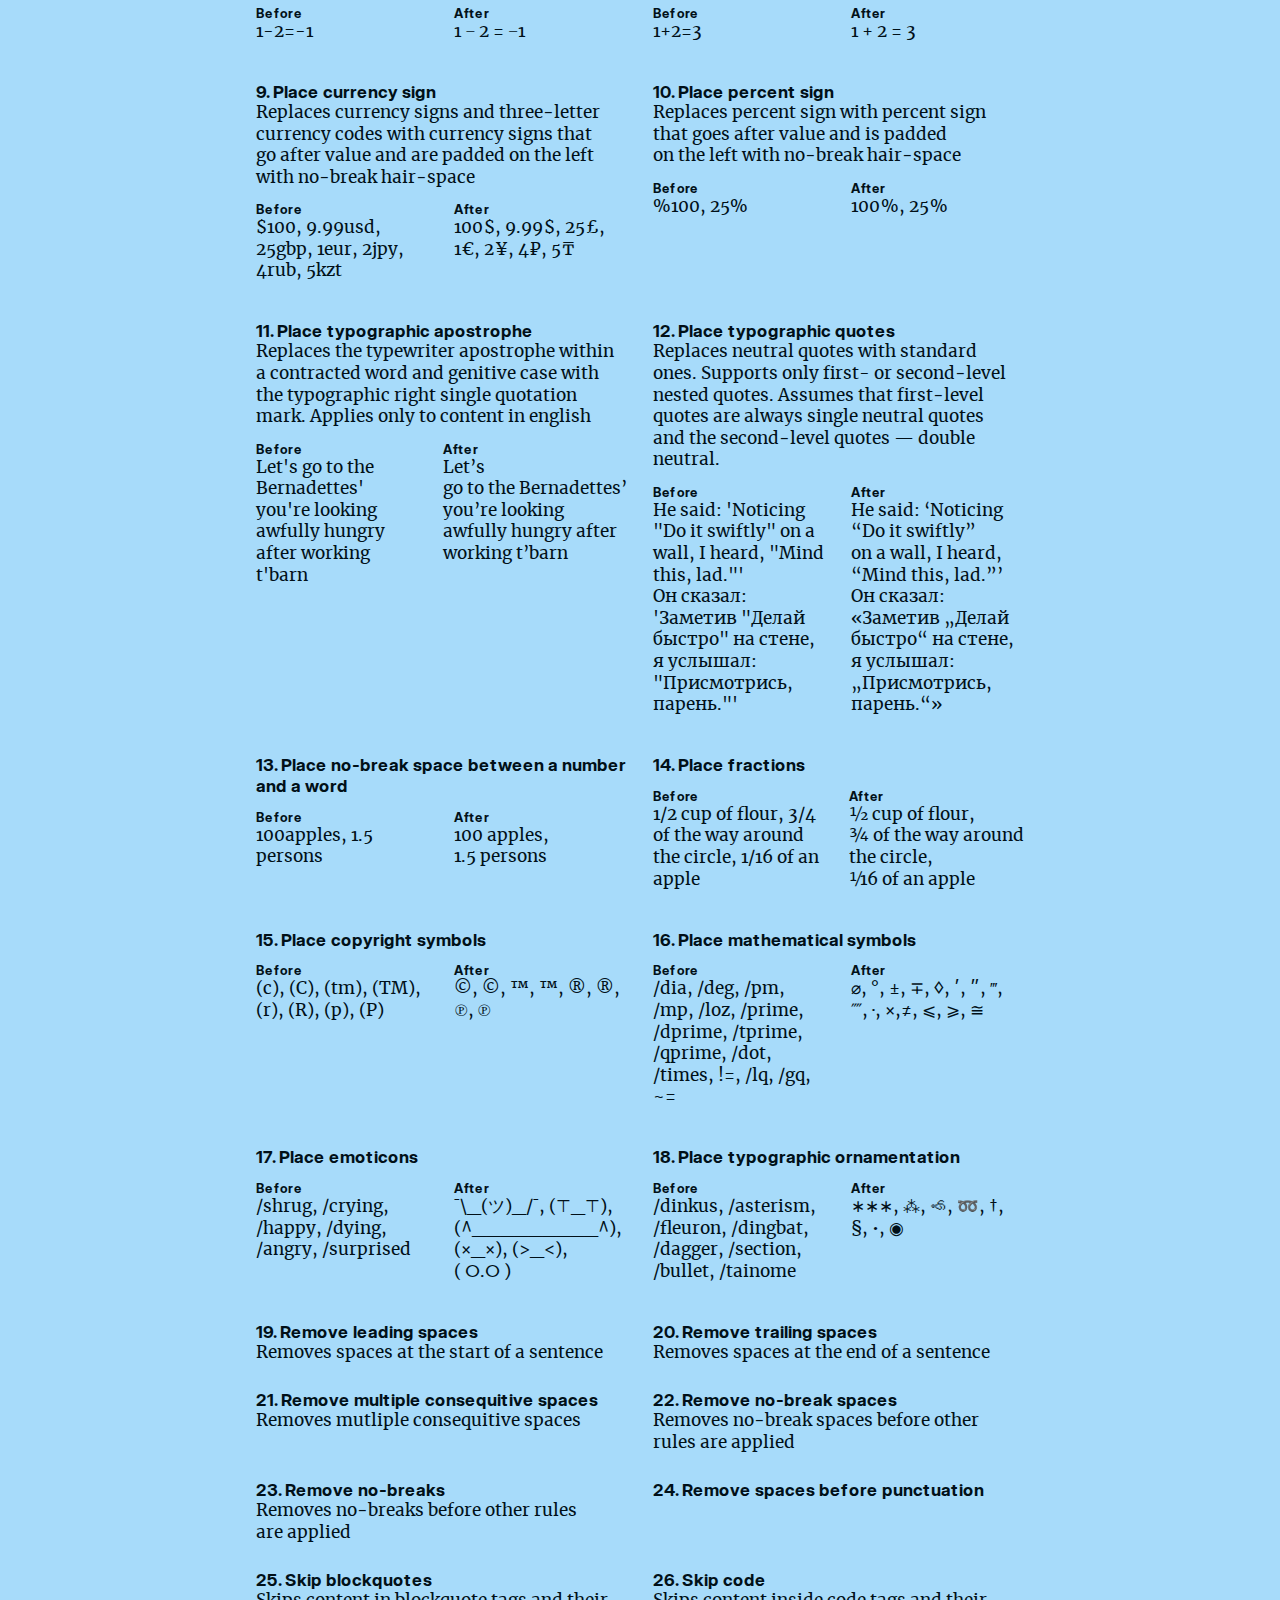
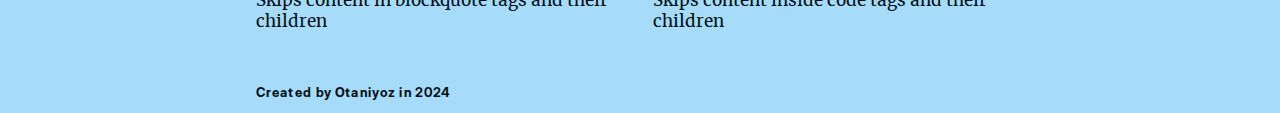
==== commit 9e1e9acc: "update logo" ====
--- a/index.html
+++ b/index.html
@@ -6,7 +6,7 @@
   <meta name="theme-color" content="rgb(187, 229, 251)">
   <meta name="viewport" content="width=device-width, initial-scale=1.0, maximum-scale=5.0" />
   <meta http-equiv="Content-Security-Policy" content="default-src 'self'">
-  <link rel="icon" href="logo.png">
+  <link rel="icon" href="logo.webp">
   <link rel="stylesheet" href="style.css">
   <script src="browser/alaska.js"></script>
   <script src="script.js"></script>
@@ -19,7 +19,7 @@
       <article class="cols-3">
         <h1>Alaska is a simple text formatter for web</h1>
         <p>It automatically formats the text content of a web page to have the right quotes, no-break spaces, em-dashes, and <a href="#rules">more</a>.</p>
-        <img class="forgetmenot" src="logo.png" />
+        <img class="forgetmenot" src="logo.webp" />
       </article>
       <article id="examples" class="examples">
         <div>
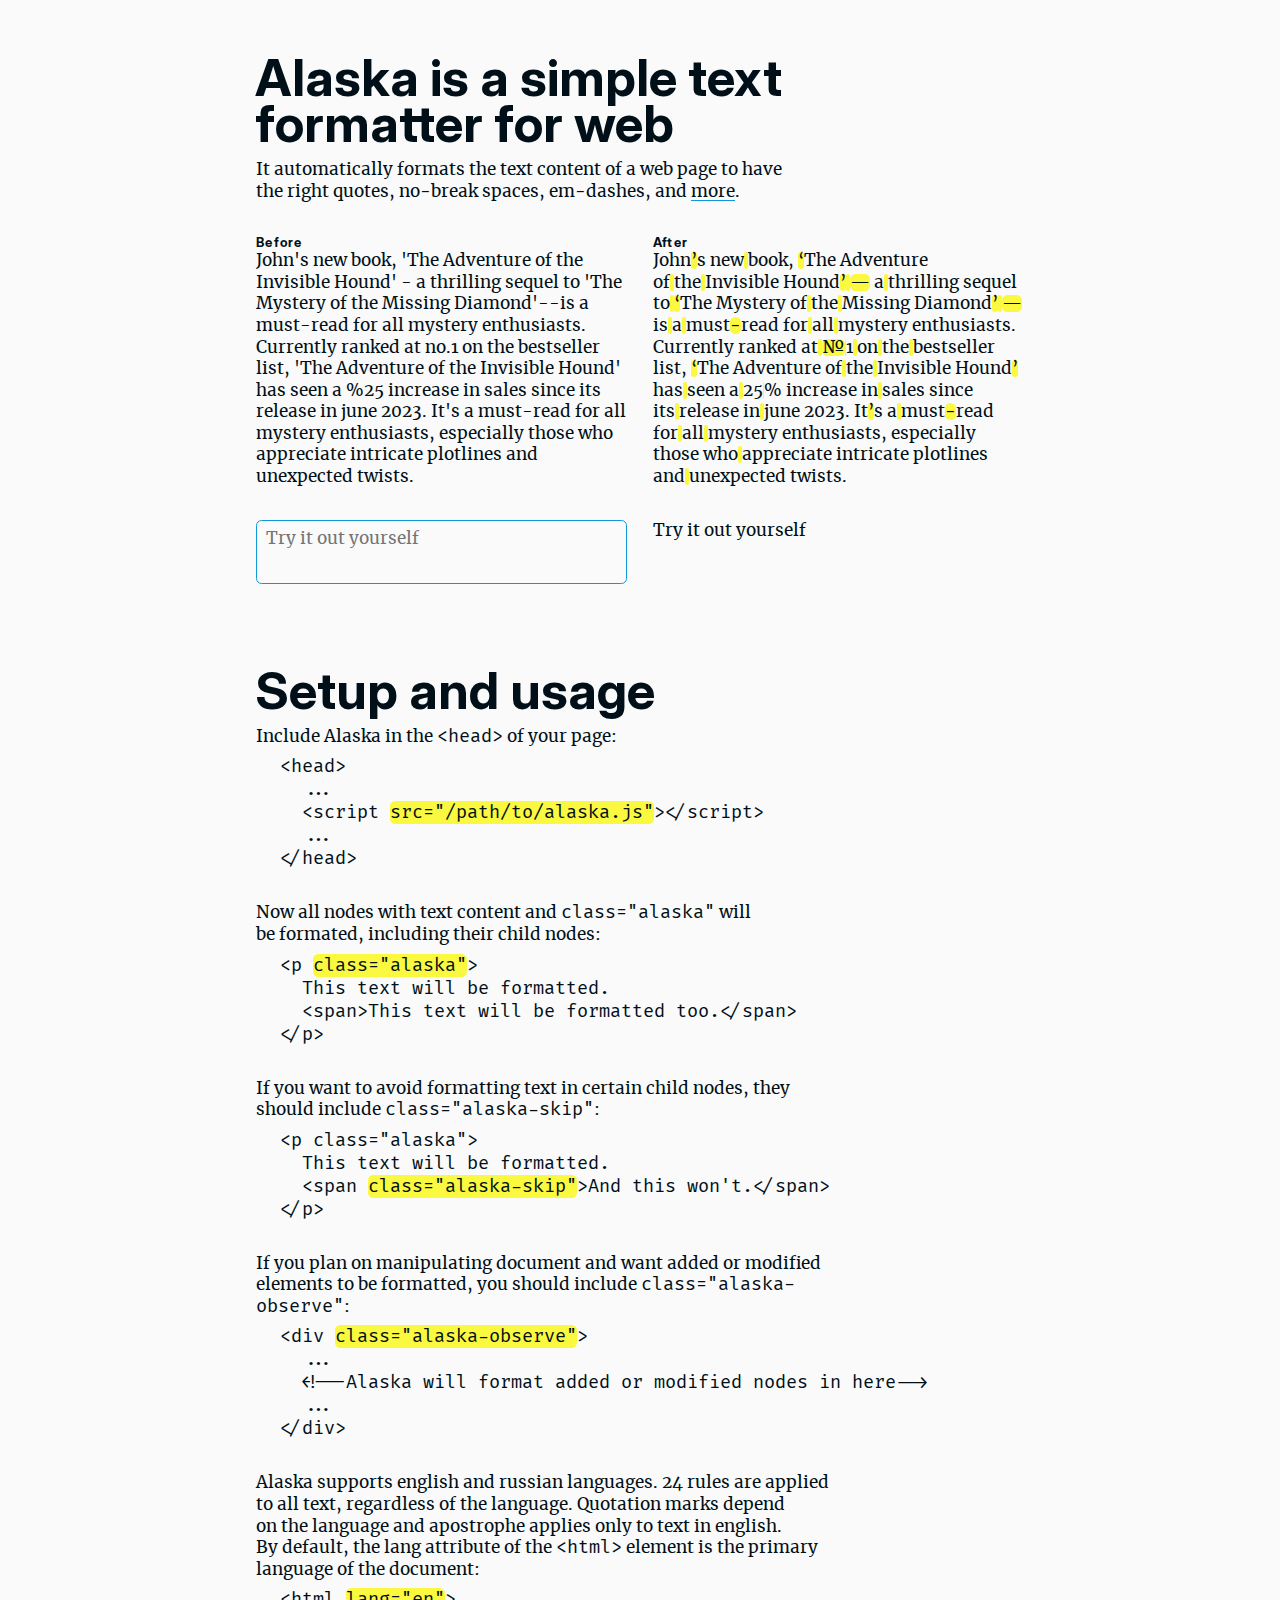
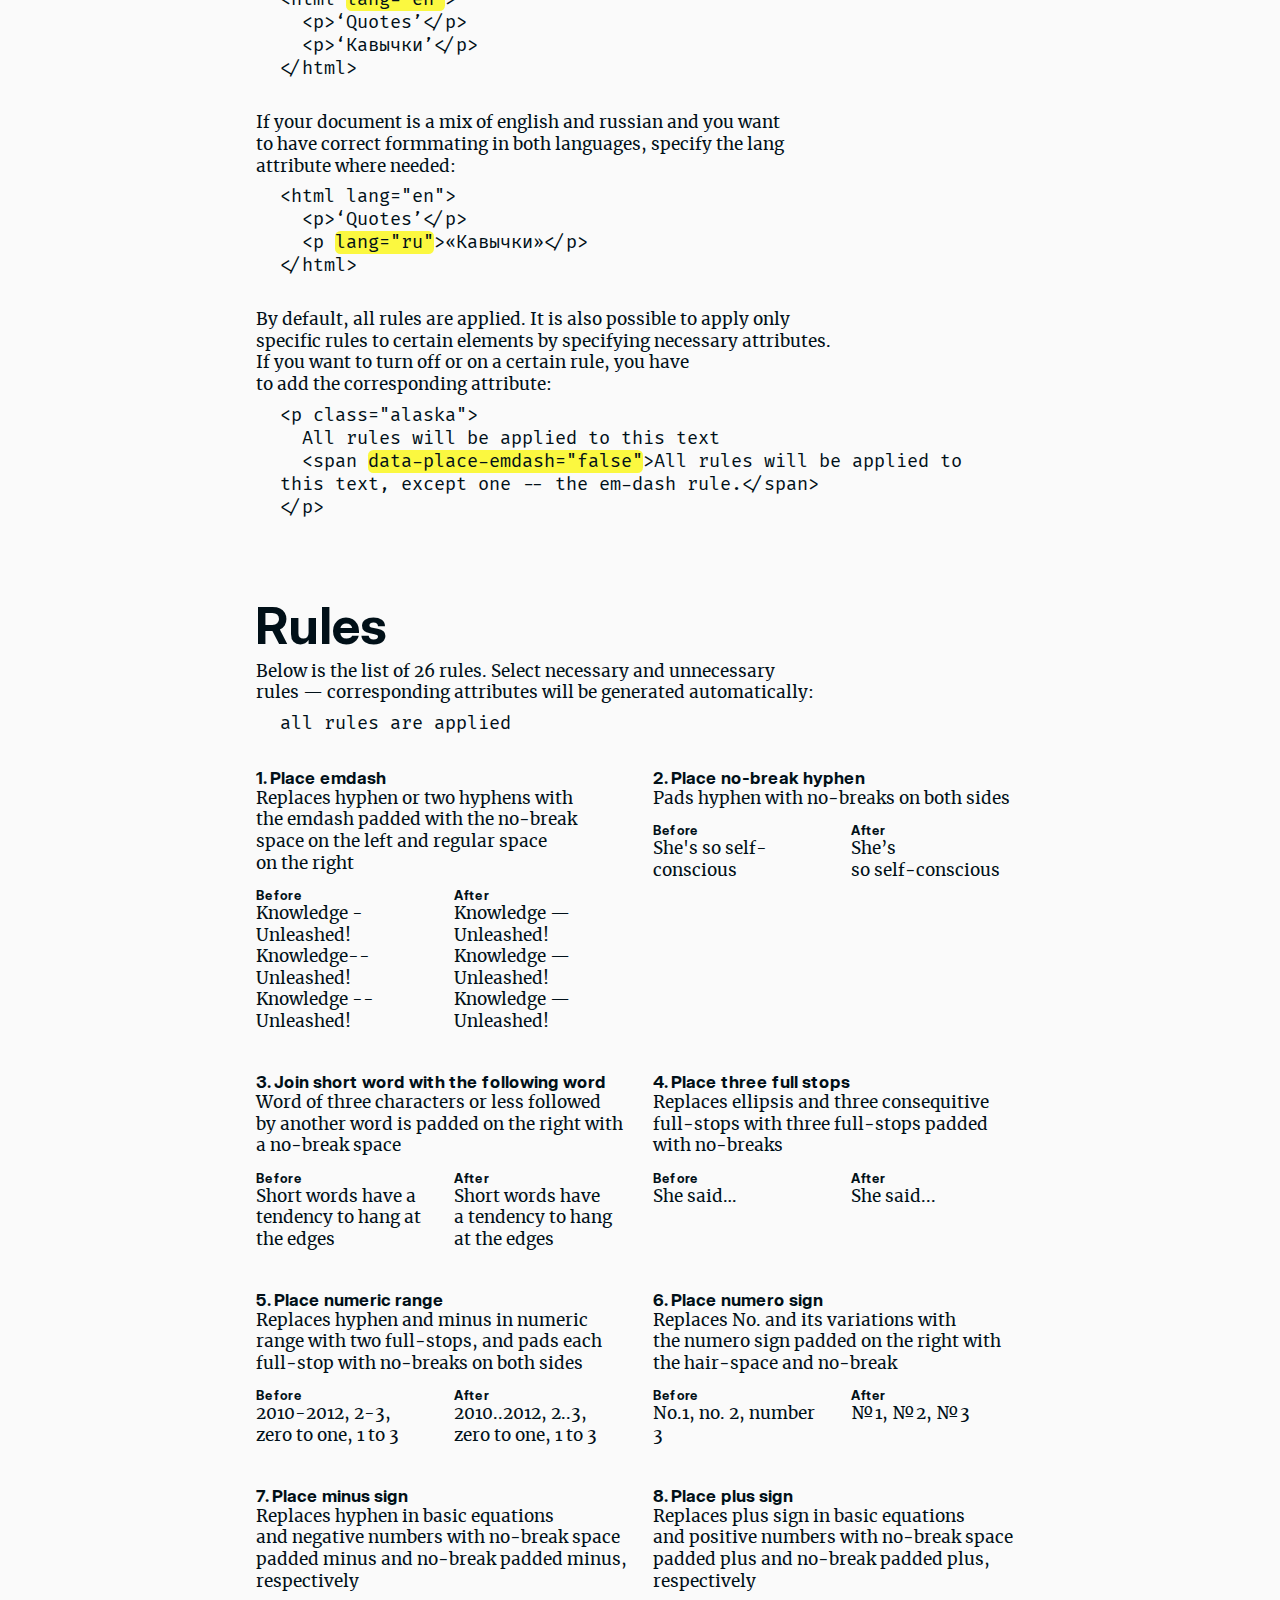
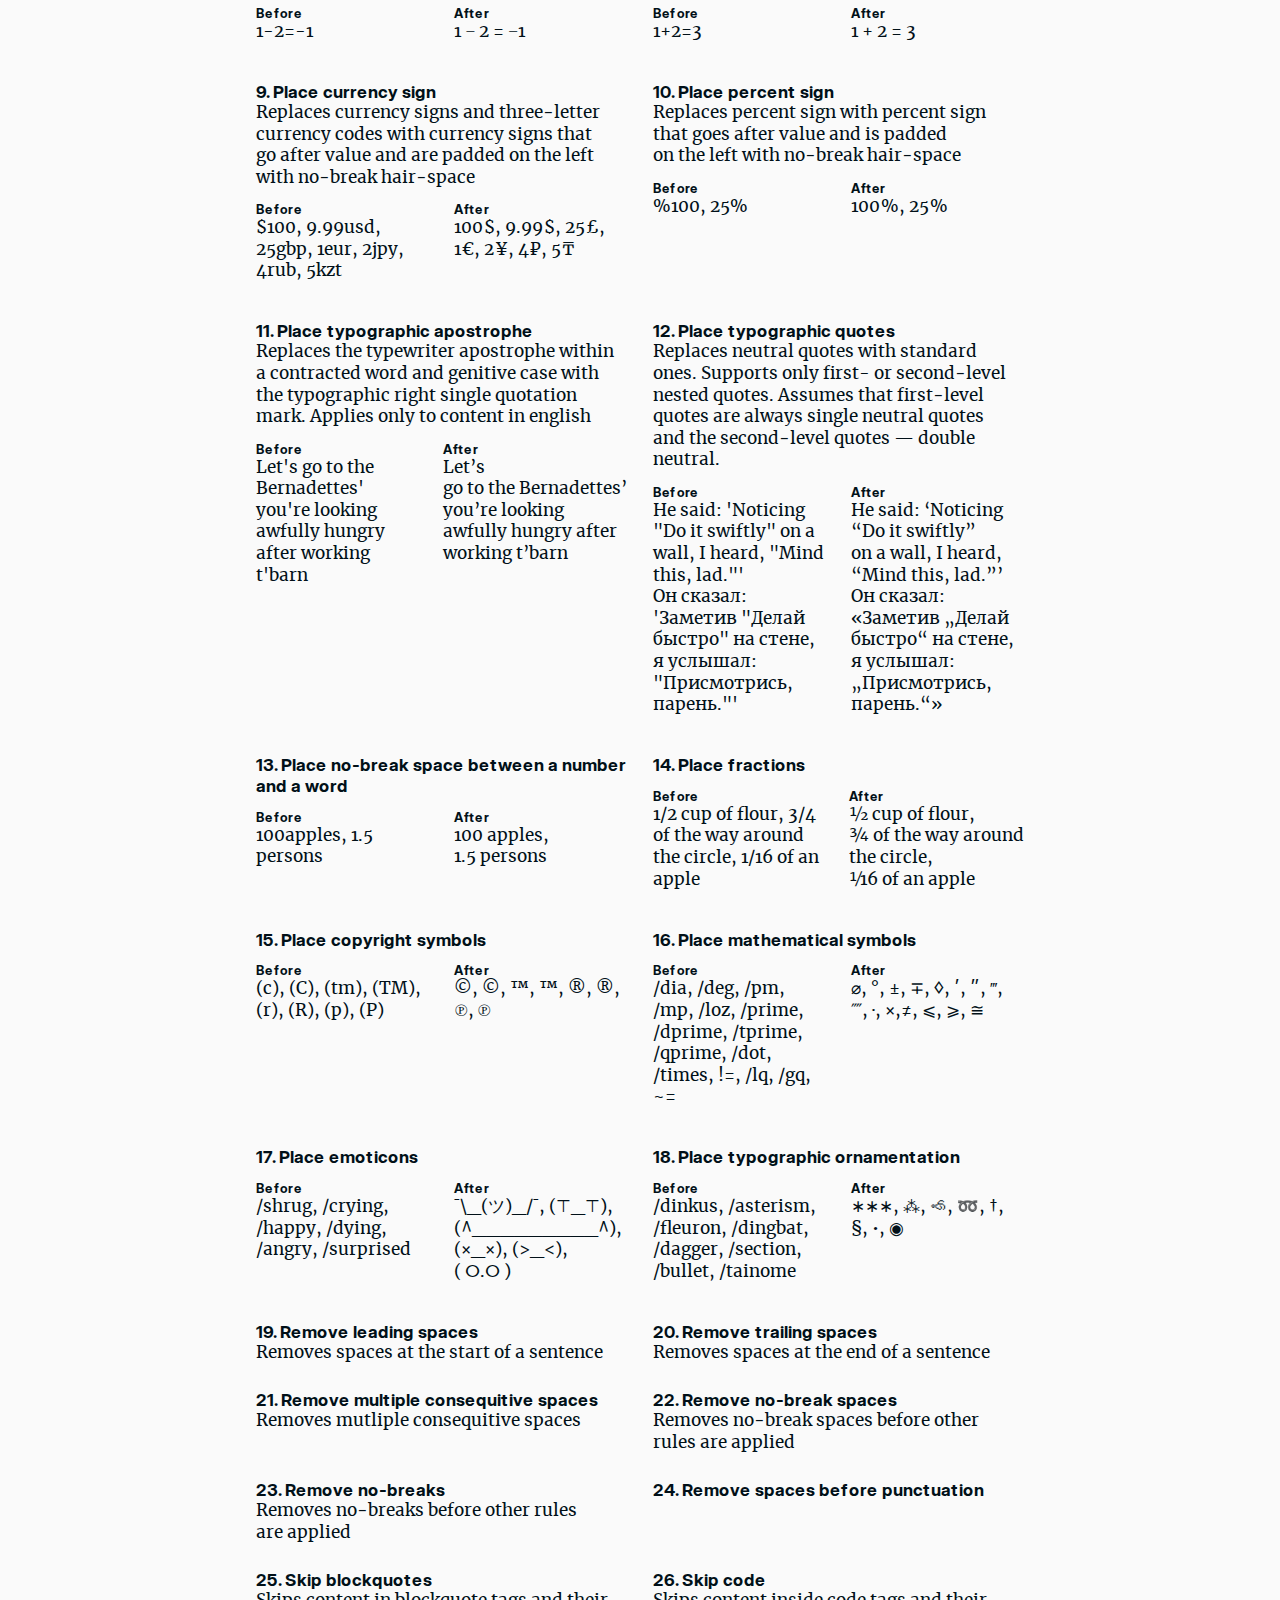
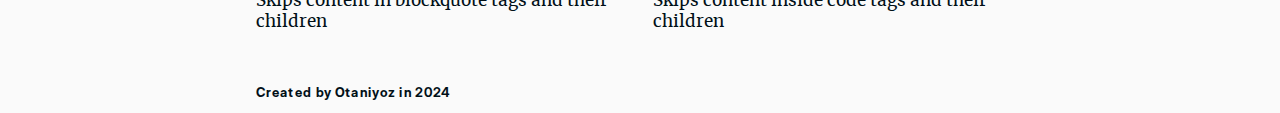
==== commit 75b70cca: "update demo page style" ====
--- a/index.html
+++ b/index.html
@@ -19,7 +19,6 @@
       <article class="cols-3">
         <h1>Alaska is a simple text formatter for web</h1>
         <p>It automatically formats the text content of a web page to have the right quotes, no-break spaces, em-dashes, and <a href="#rules">more</a>.</p>
-        <img class="forgetmenot" src="logo.webp" />
       </article>
       <article id="examples" class="examples">
         <div>
--- a/style.css
+++ b/style.css
@@ -18,7 +18,6 @@
 }
 :root {
   --text: rgb(1, 16, 24);
-  --key: rgb(167, 219, 250);
   --secondary: rgb(15, 151, 219);
   --accent: rgb(251, 247, 2, 0.75);
   --regular: clamp(1rem, 0.6vmax + 0.6rem, 2rem);
@@ -35,8 +34,8 @@
   padding: 6vh 4vw 0;
   overflow-x: hidden;
   color: var(--text);
-  background: var(--key);
   font-family: 'Merriweather';
+  background: rgb(250, 250, 250);
 }
 p,
 h1,
@@ -143,14 +142,6 @@
 .footer {
   margin-bottom: 1vmax;
 }
-.forgetmenot {
-  z-index: -1;
-  top: -28vmax;
-  width: 64vmax;
-  opacity: 0.75;
-  right: -24vmax;
-  position: absolute;
-}
 .cols-3 {
   grid-column: span 3;
 }
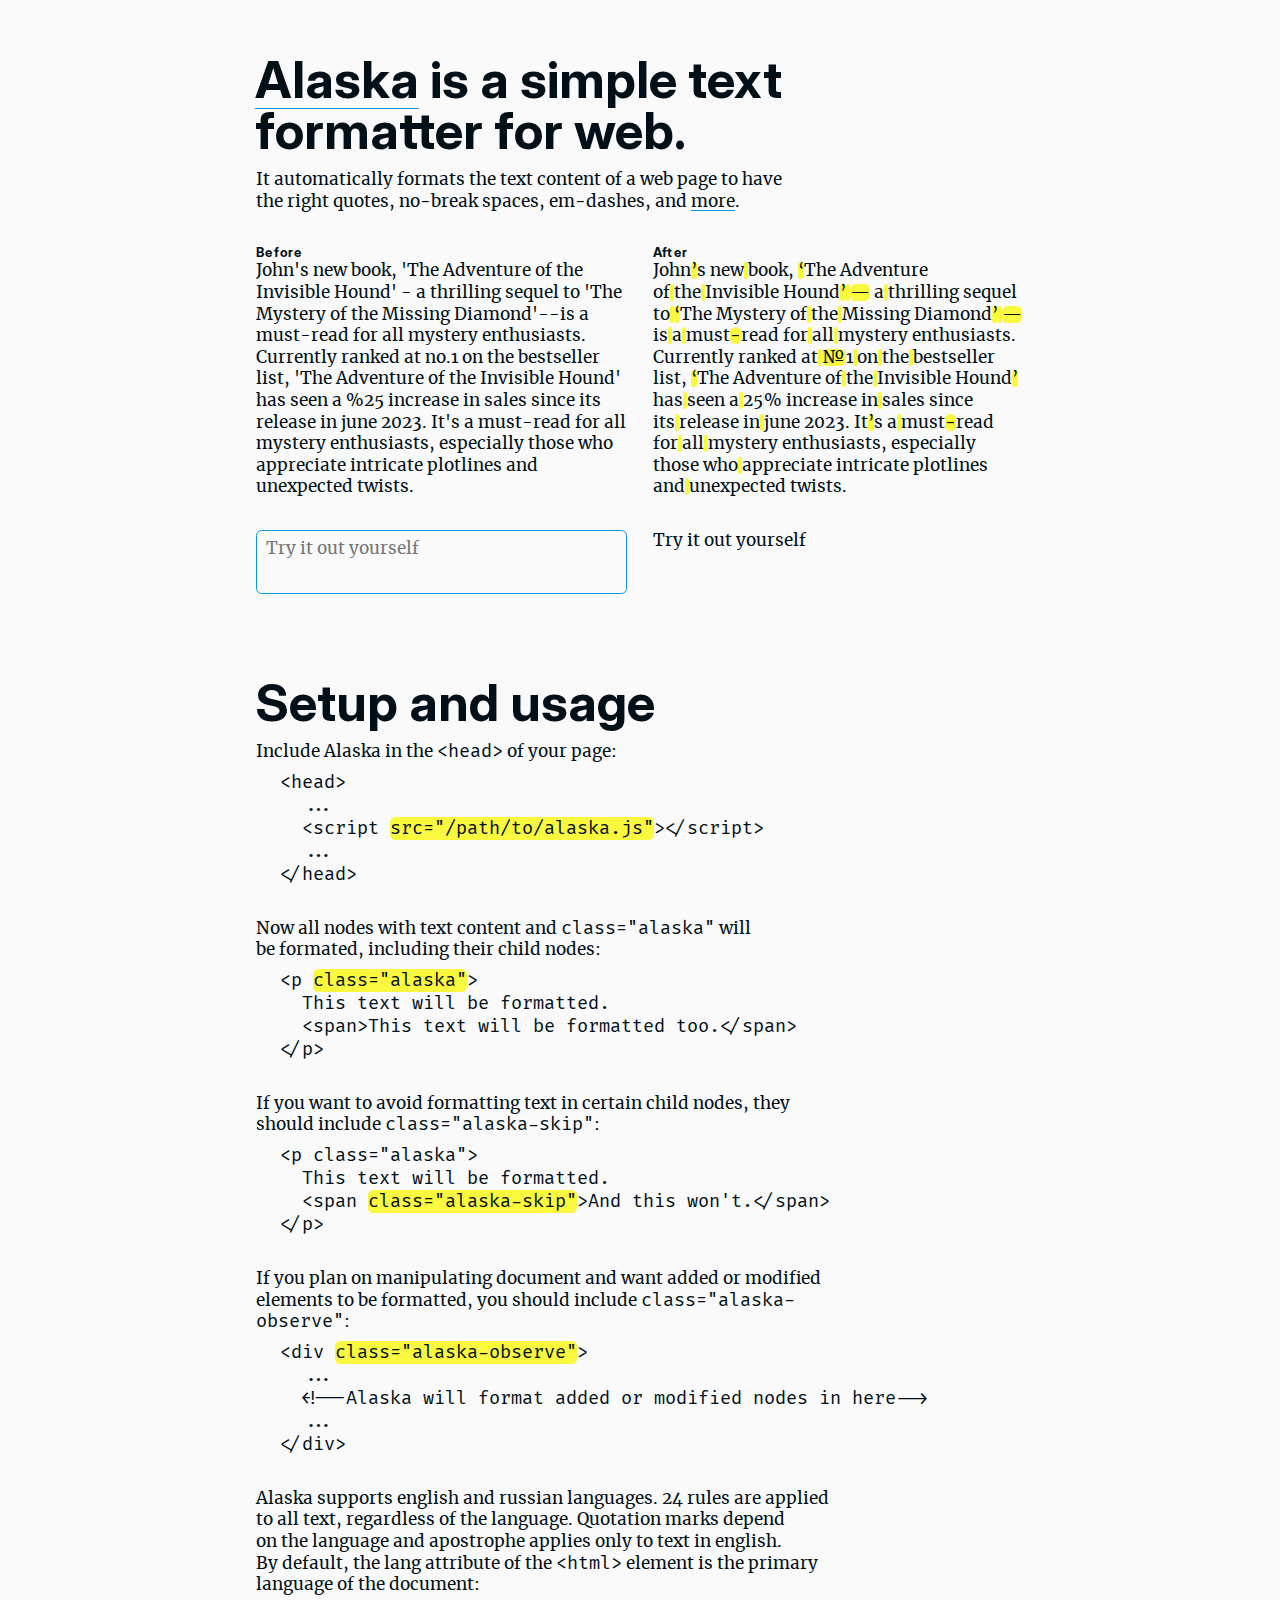
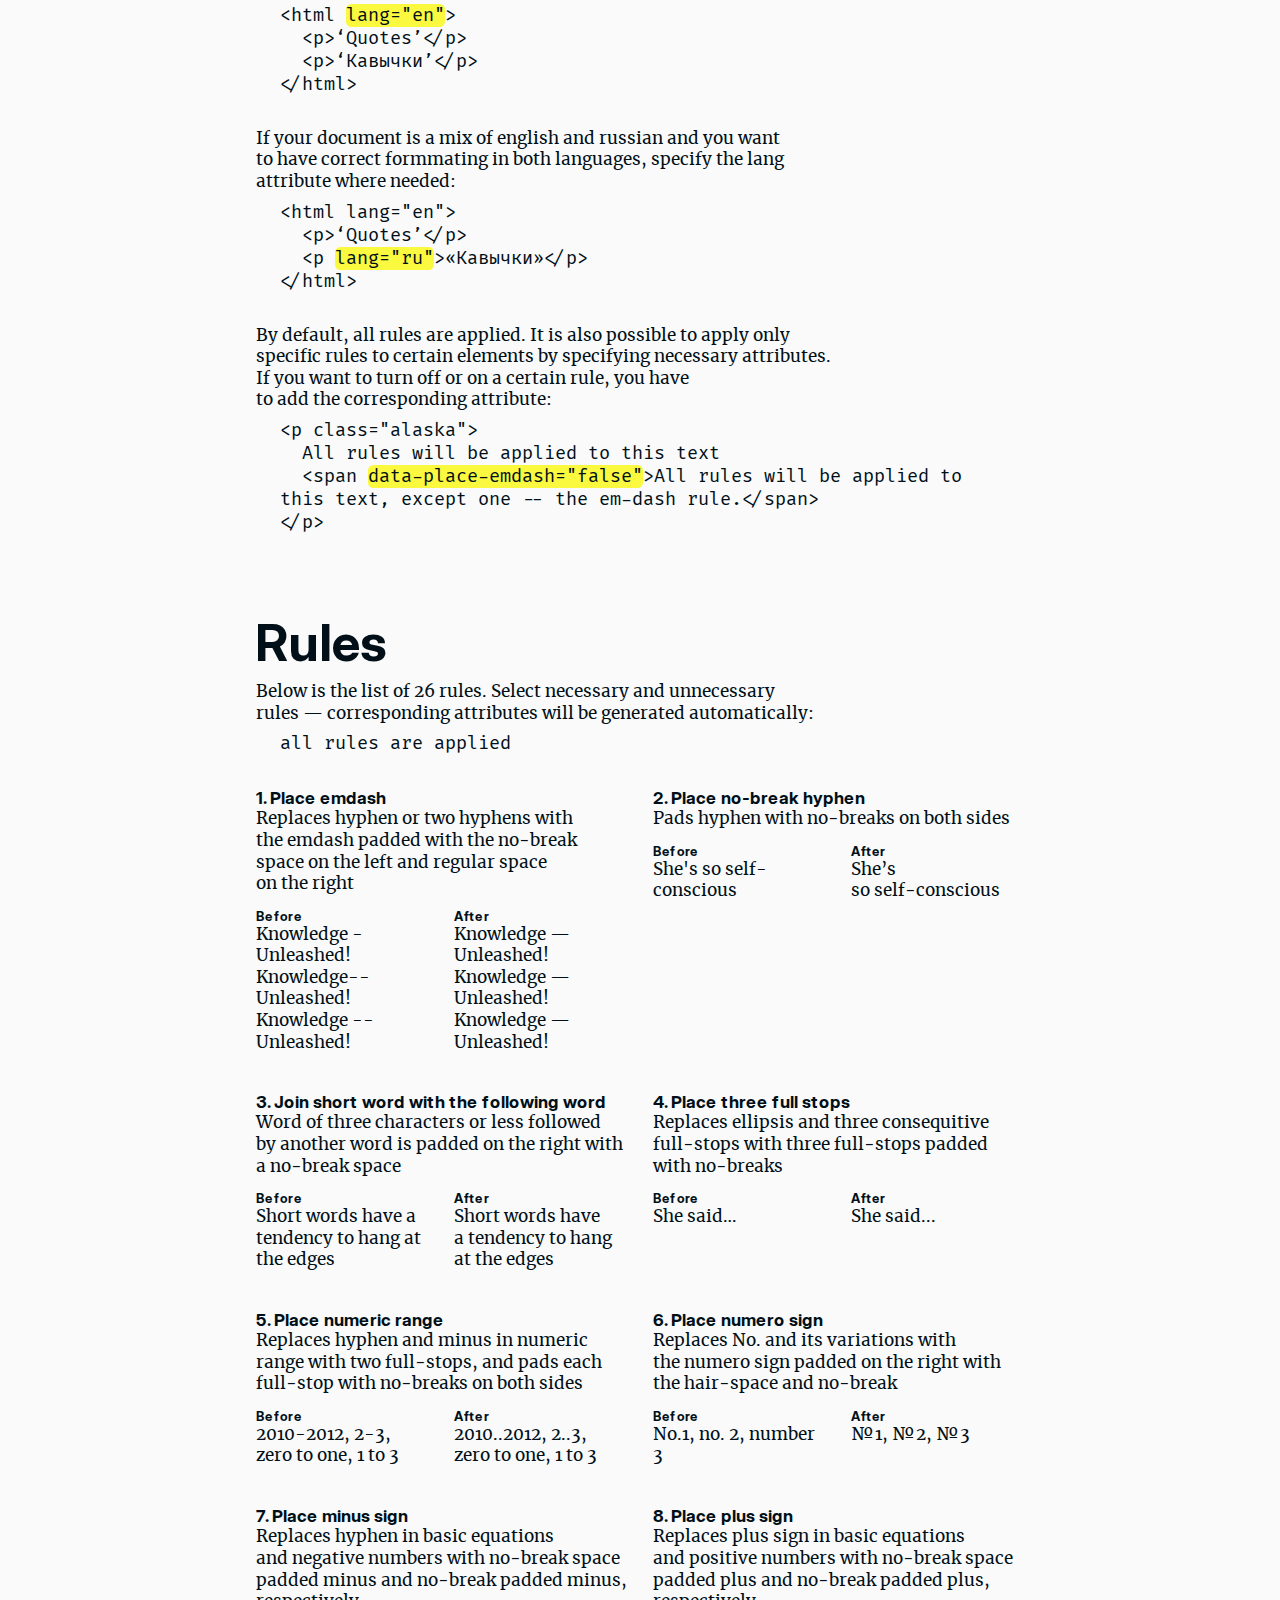
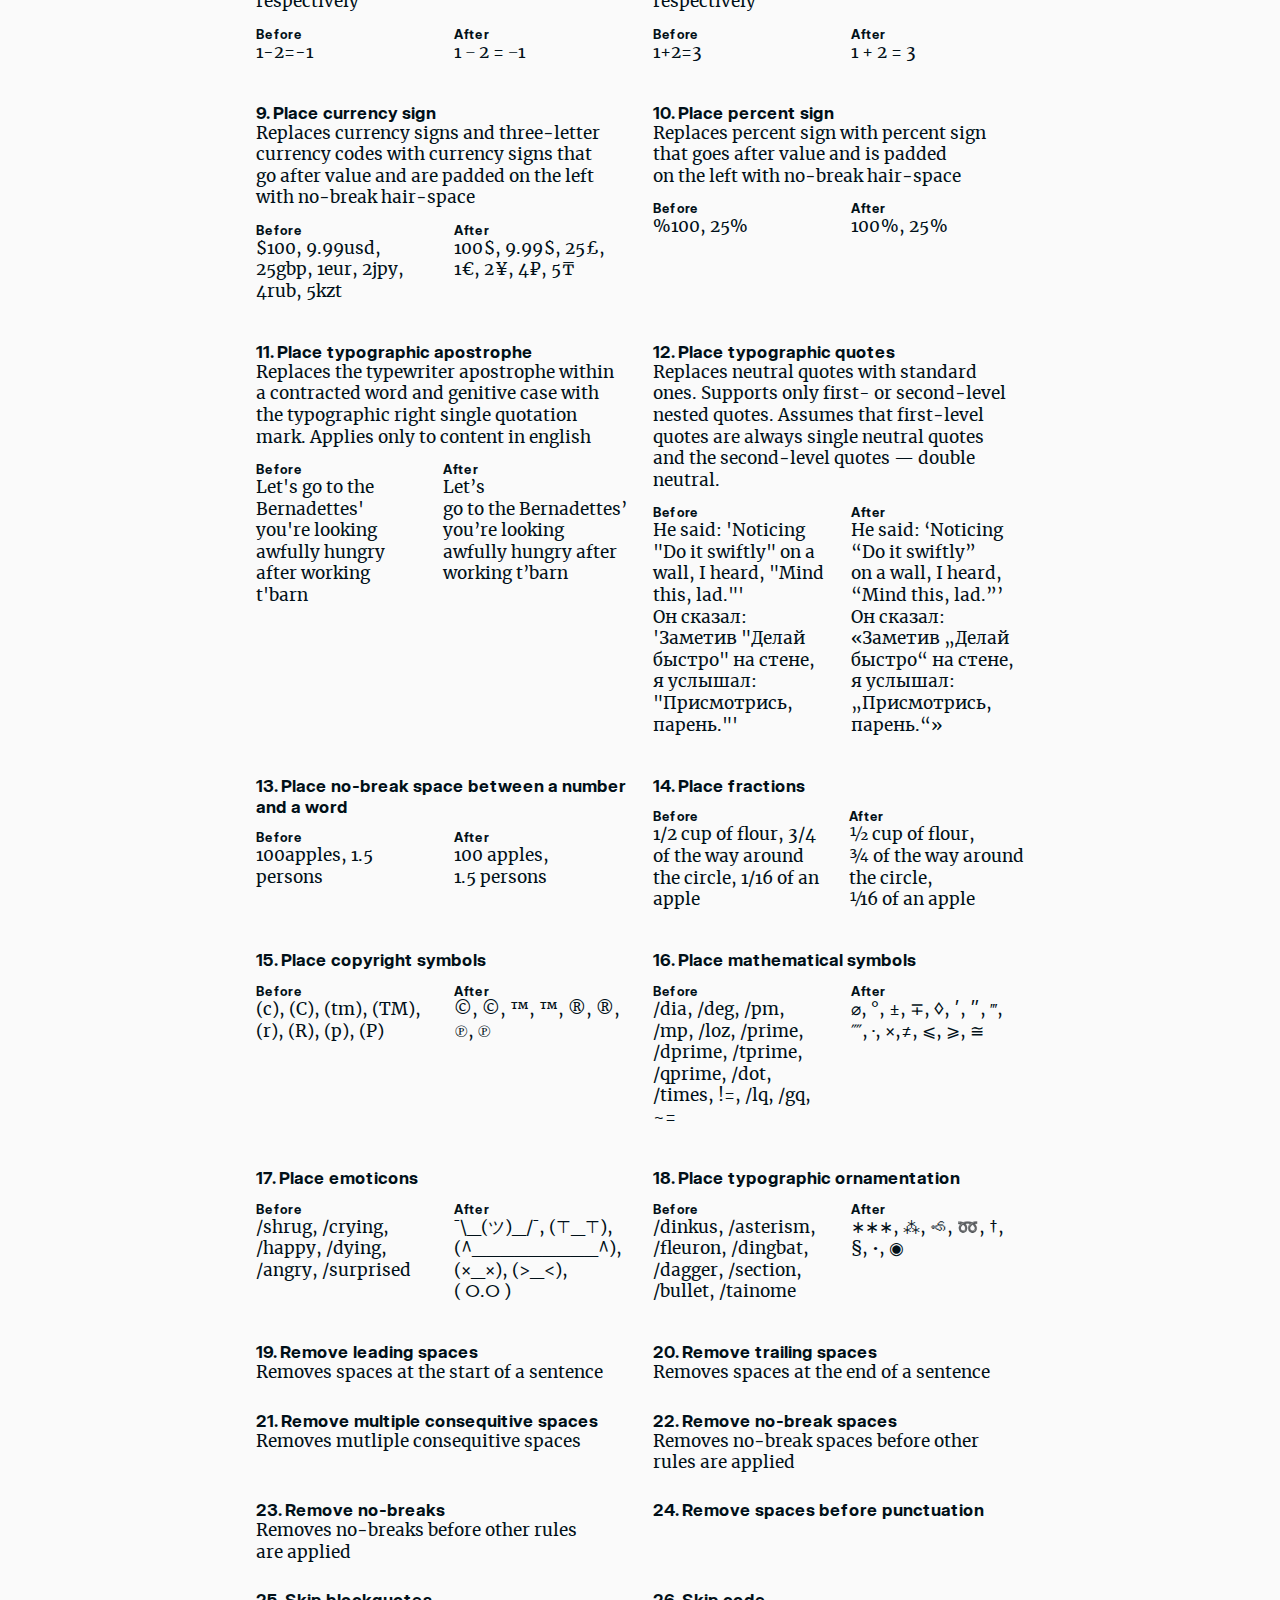
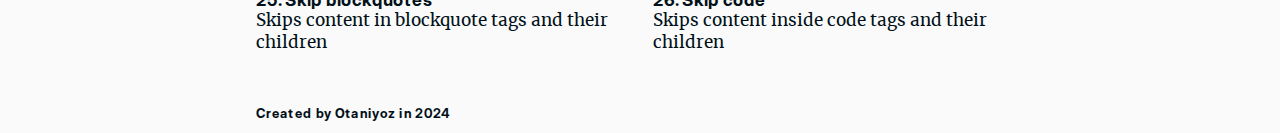
==== commit 8672dbac: "link to repo" ====
--- a/index.html
+++ b/index.html
@@ -17,7 +17,7 @@
   <main class="alaska" data-remove-leading-spaces="false" data-remove-trailing-spaces="false">
     <section>
       <article class="cols-3">
-        <h1>Alaska is a simple text formatter for web</h1>
+        <h1><a href="http://github.com/otaniyoz/alaska">Alaska</a> is a simple text formatter for web.</h1>
         <p>It automatically formats the text content of a web page to have the right quotes, no-break spaces, em-dashes, and <a href="#rules">more</a>.</p>
       </article>
       <article id="examples" class="examples">
--- a/style.css
+++ b/style.css
@@ -53,7 +53,7 @@
   font-family: 'Inter';
 }
 h1 {
-  line-height: 0.9em;
+  line-height: 1em;
   margin-left: -0.025em;
   margin-bottom: 0.25em;
   font-size: clamp(1rem, 1.5vmax + 2rem, 4rem);
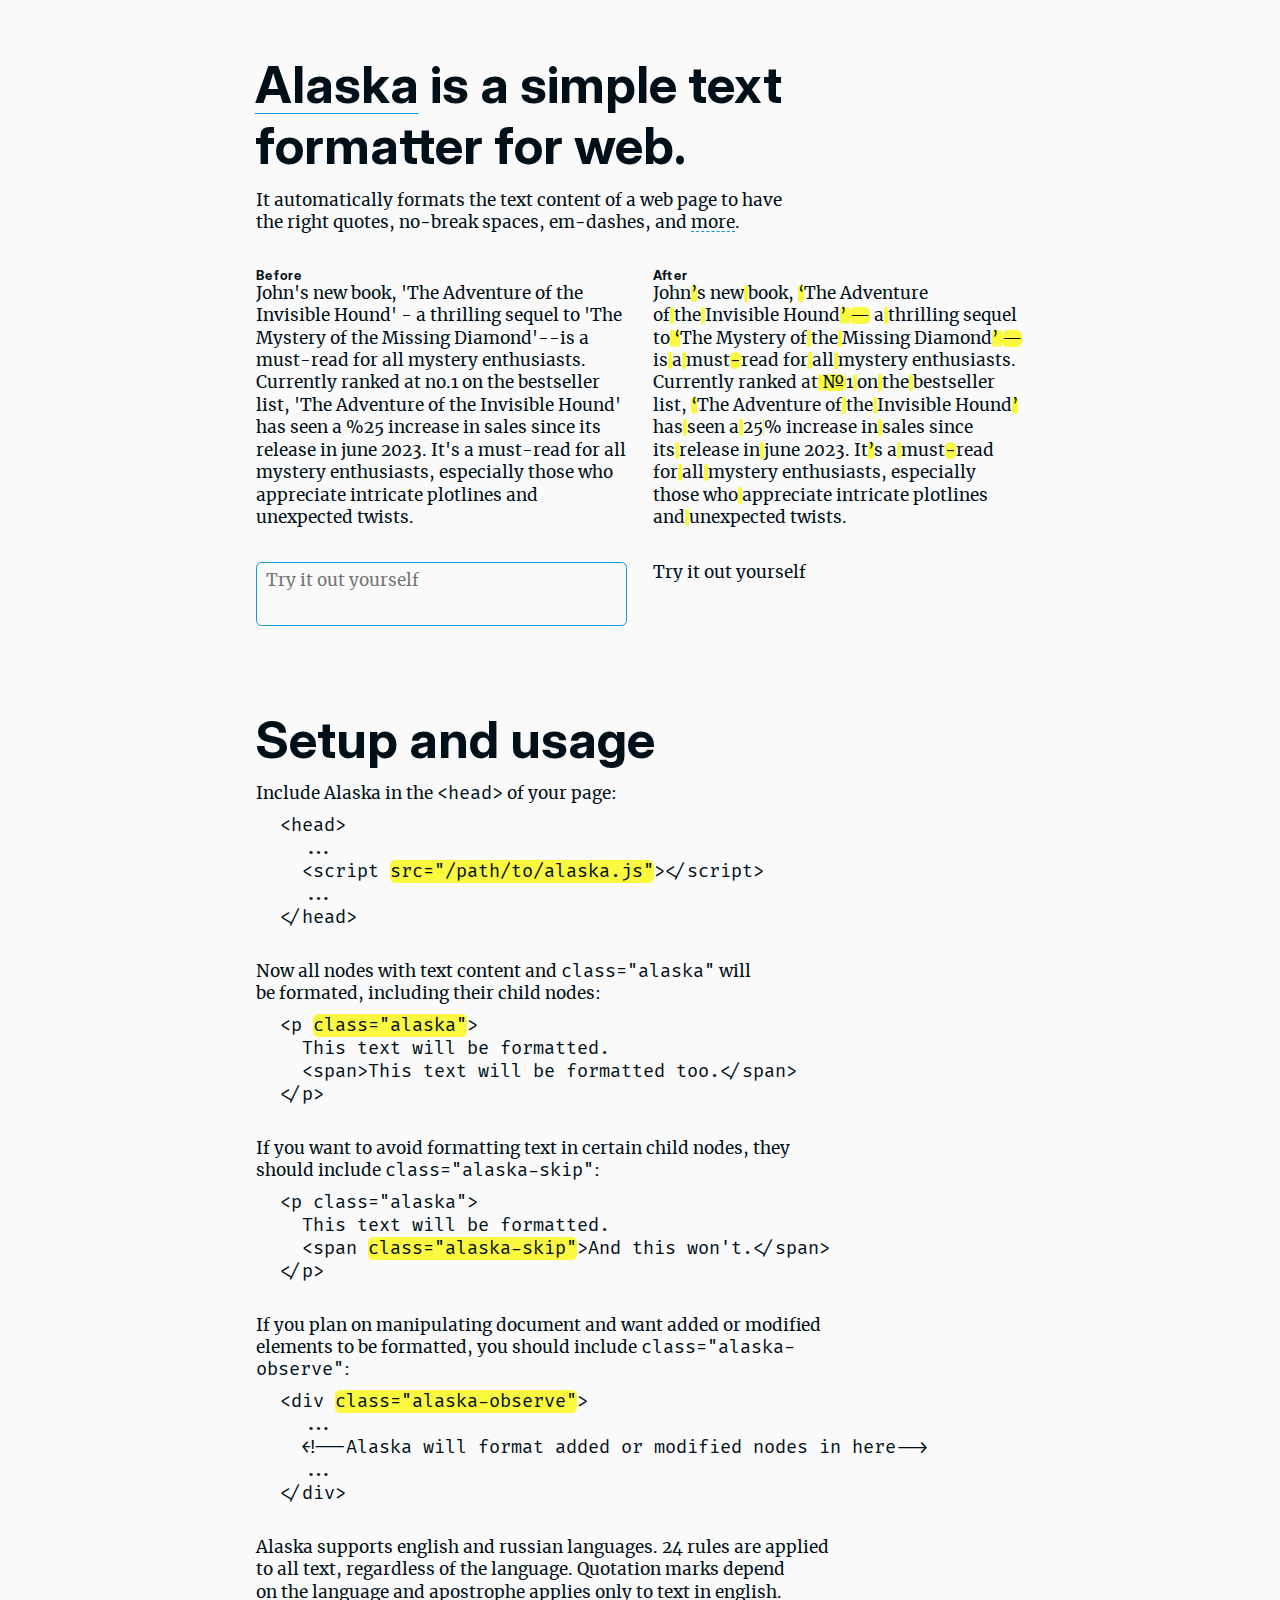
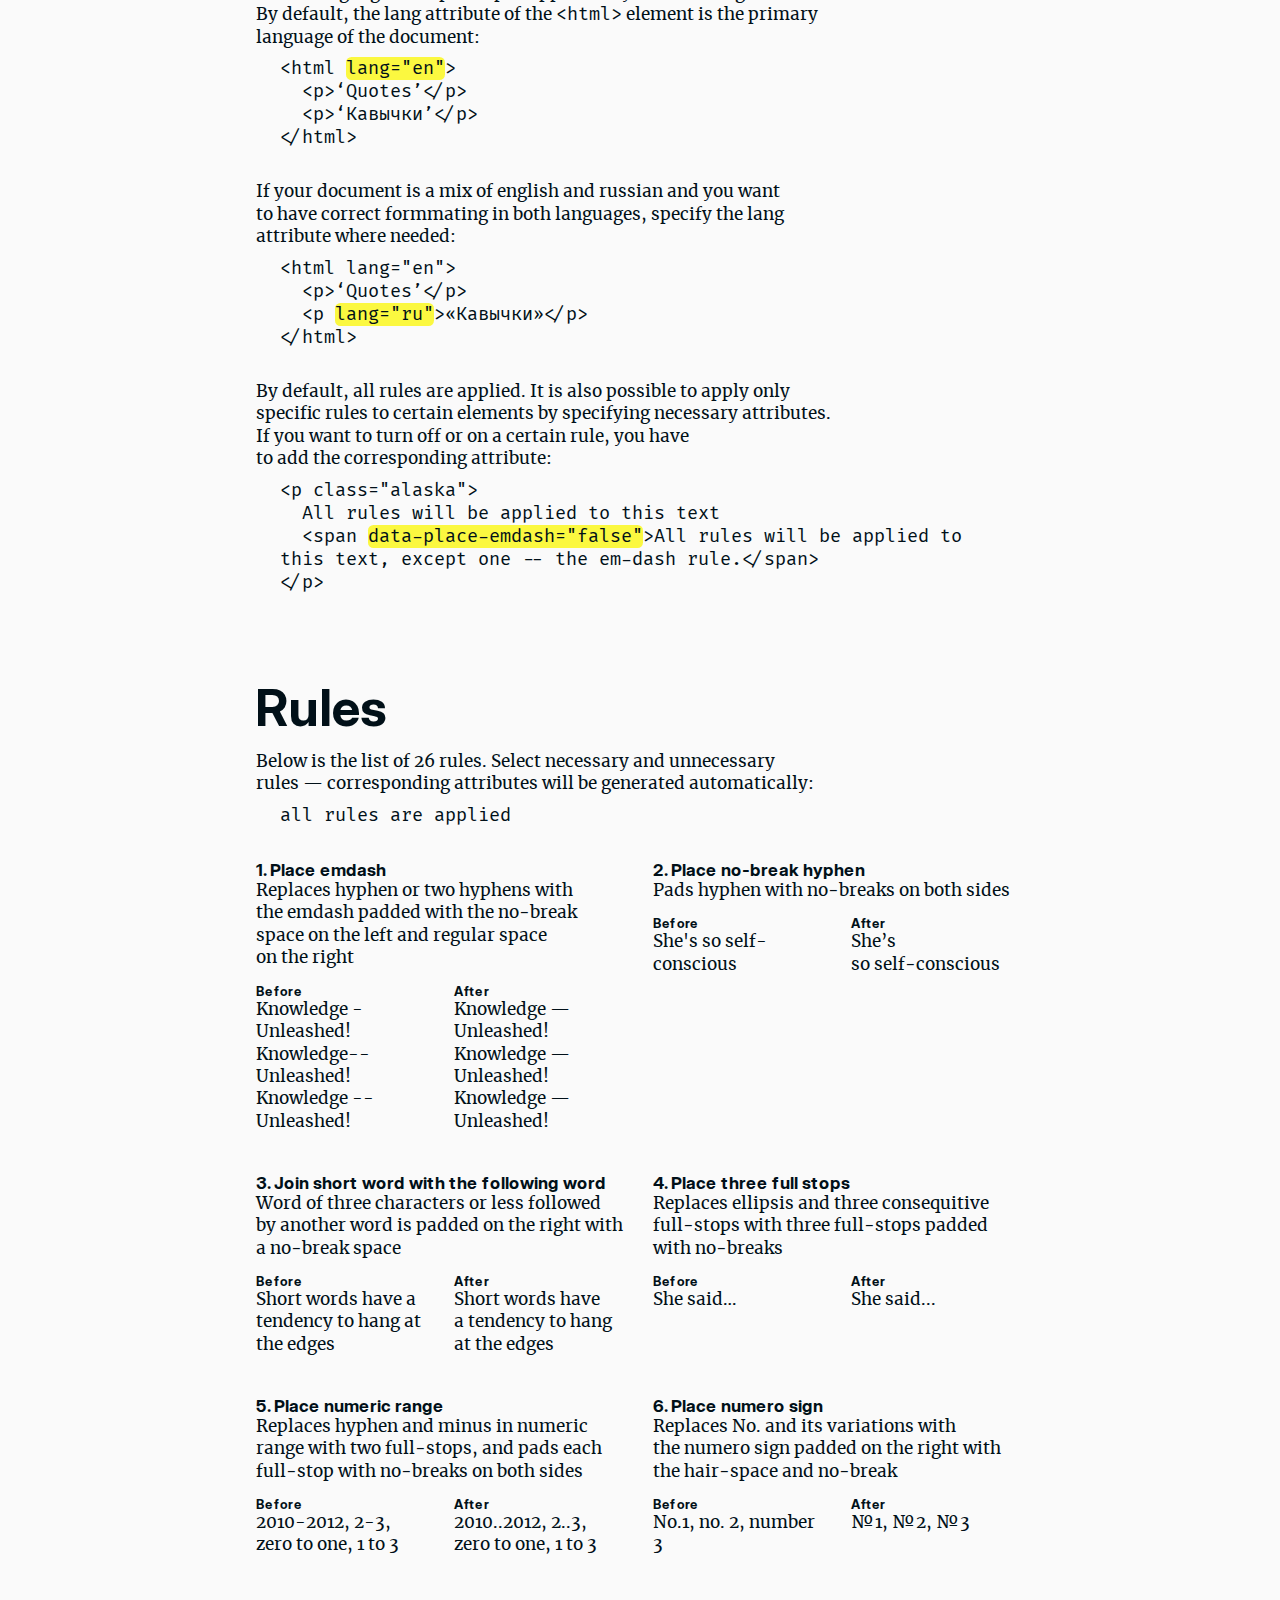
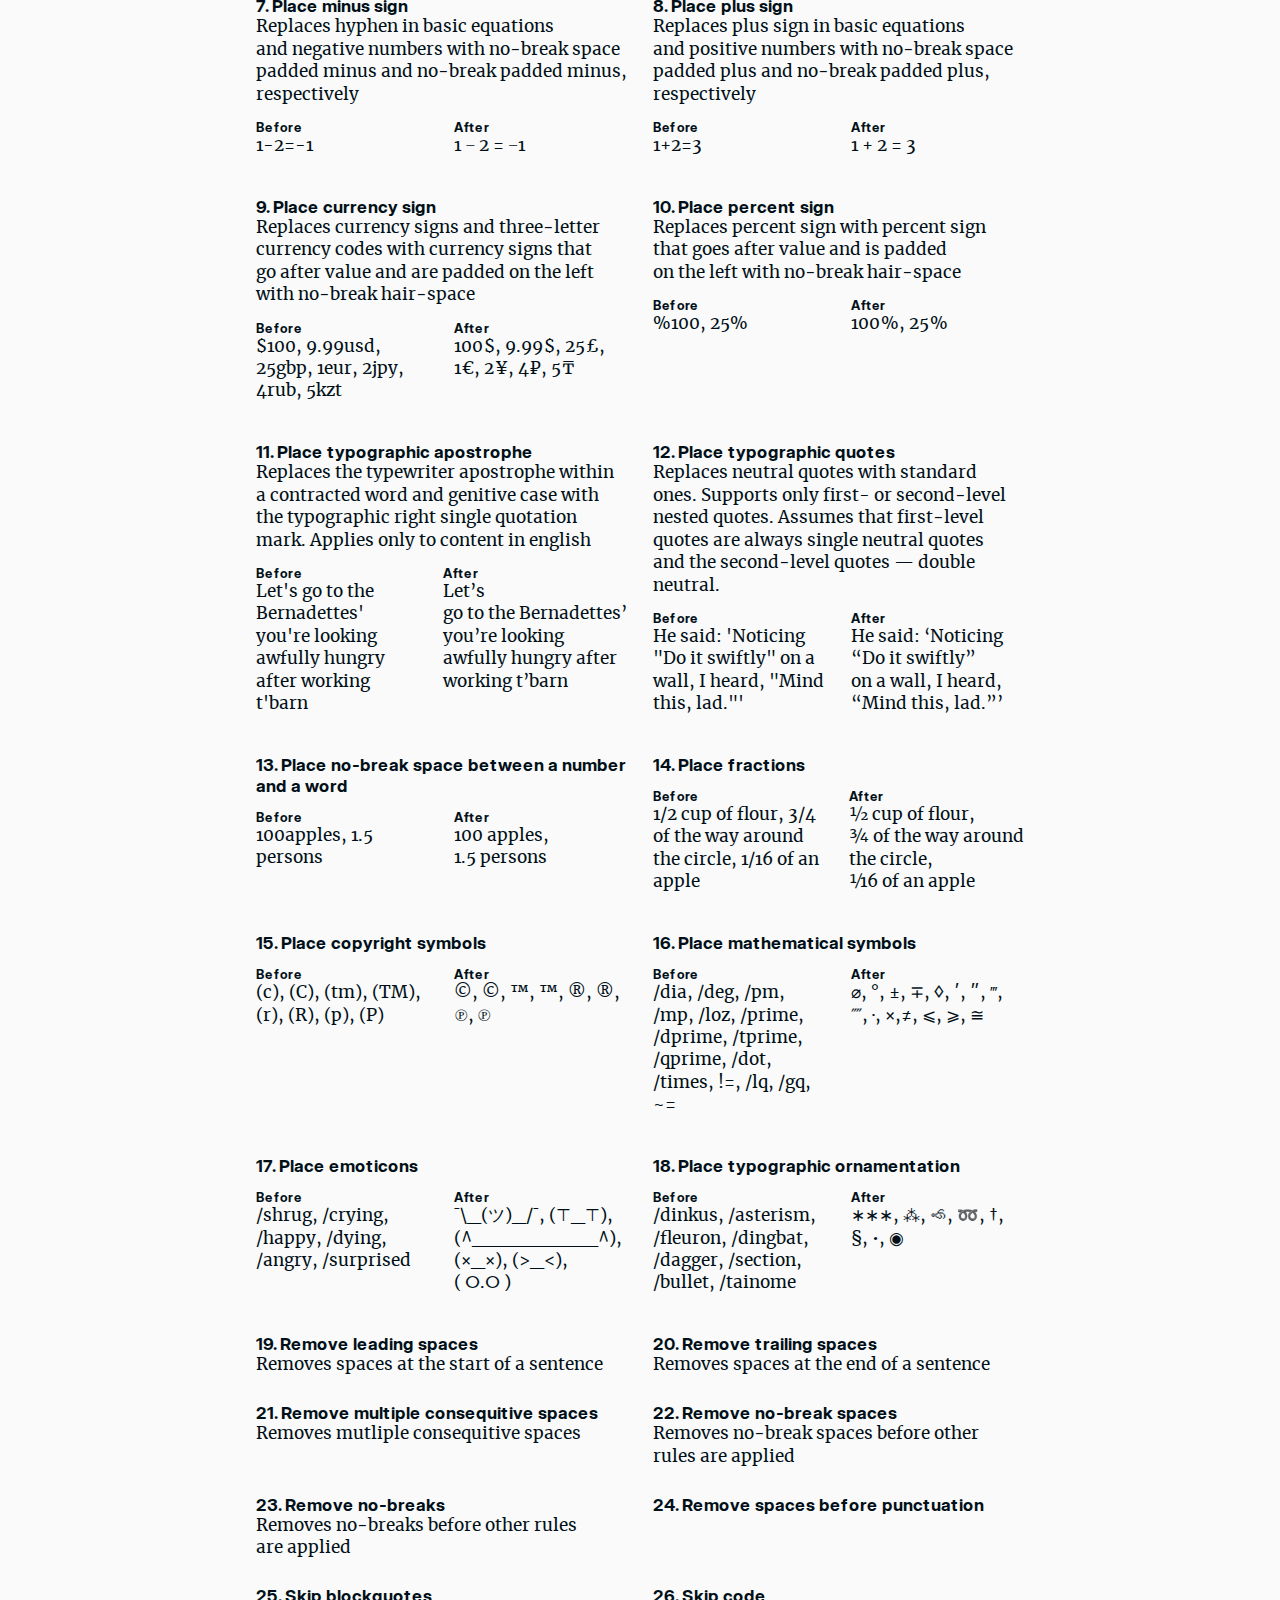
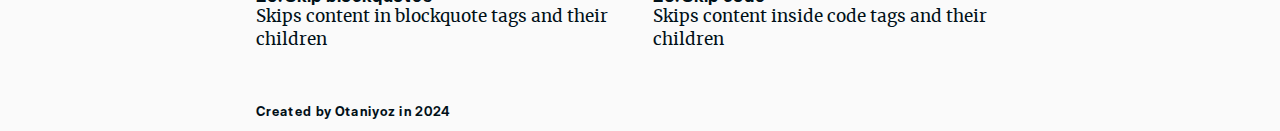
==== commit a03c4236: "improve demo page design" ====
--- a/index.html
+++ b/index.html
@@ -18,7 +18,7 @@
     <section>
       <article class="cols-3">
         <h1><a href="http://github.com/otaniyoz/alaska">Alaska</a> is a simple text formatter for web.</h1>
-        <p>It automatically formats the text content of a web page to have the right quotes, no-break spaces, em-dashes, and <a href="#rules">more</a>.</p>
+        <p>It automatically formats the text content of a web page to have the right quotes, no-break spaces, em-dashes, and <a href="#rules" class="onsite">more</a>.</p>
       </article>
       <article id="examples" class="examples">
         <div>
@@ -238,12 +238,10 @@
             <div>
               <h3>Before</h3>
               <p class="alaska-skip">He said: 'Noticing "Do it swiftly" on a wall, I heard, "Mind this, lad."'</p>
-              <p class="alaska-skip">Он сказал: 'Заметив "Делай быстро" на стене, я услышал: "Присмотрись, парень."'</p>
             </div>
             <div>
               <h3>After</h3>
               <p>He said: 'Noticing "Do it swiftly" on a wall, I heard, "Mind this, lad."'</p>
-              <p lang="ru">Он сказал: 'Заметив "Делай быстро" на стене, я услышал: "Присмотрись, парень."'</p>
             </div>
           </figure>
         </label>
@@ -260,19 +258,6 @@
             </div>
           </figure>
         </label>
-<!--         <label for="place-arrows">
-          <h2><input id="place-arrows" name="rules" type="checkbox" checked/><span></span>Place arrows</h2>
-          <figure class="rules">
-            <div>
-              <h3>Before</h3>
-              <p class="alaska-skip"><-, ->, <->, <=, =>, <=></p>
-            </div>
-            <div>
-              <h3>After</h3>
-              <p><-, ->, <->, <=, =>, <=></p>
-            </div>
-          </figure>
-        </label> -->
         <label for="place-fractions">
           <h2><input id="place-fractions" name="rules" type="checkbox" checked/><span></span>Place fractions</h2>
           <figure class="rules">
--- a/style.css
+++ b/style.css
@@ -53,7 +53,7 @@
   font-family: 'Inter';
 }
 h1 {
-  line-height: 1em;
+  line-height: 1.2em;
   margin-left: -0.025em;
   margin-bottom: 0.25em;
   font-size: clamp(1rem, 1.5vmax + 2rem, 4rem);
@@ -66,7 +66,7 @@
   letter-spacing: 0.025em;
 }
 p {
-  line-height: 1.25em;
+  line-height: 1.3em;
   font-size: var(--regular);
   font-family: 'Merriweather';
 }
@@ -139,6 +139,9 @@
   transition: 0;
   text-decoration-color: var(--accent);
 }
+.onsite {
+  text-decoration-style: dashed;
+}
 .footer {
   margin-bottom: 1vmax;
 }
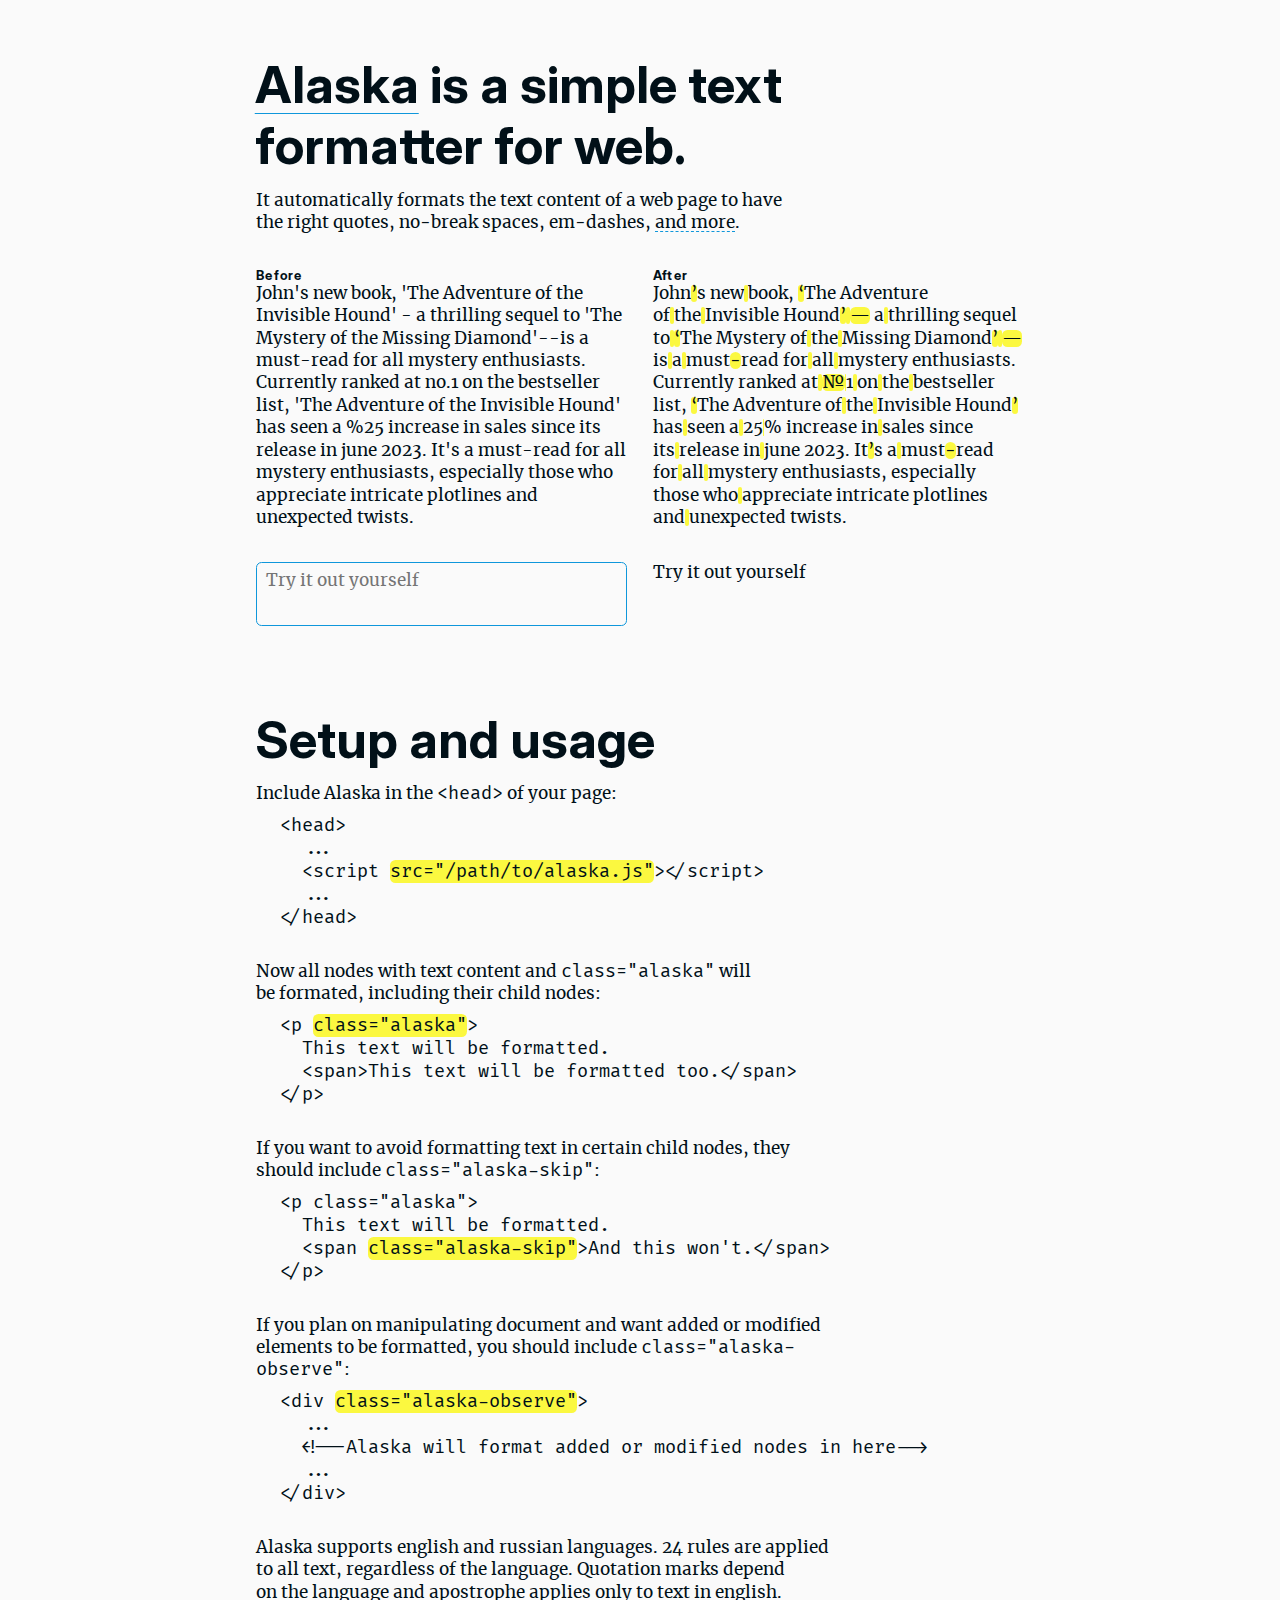
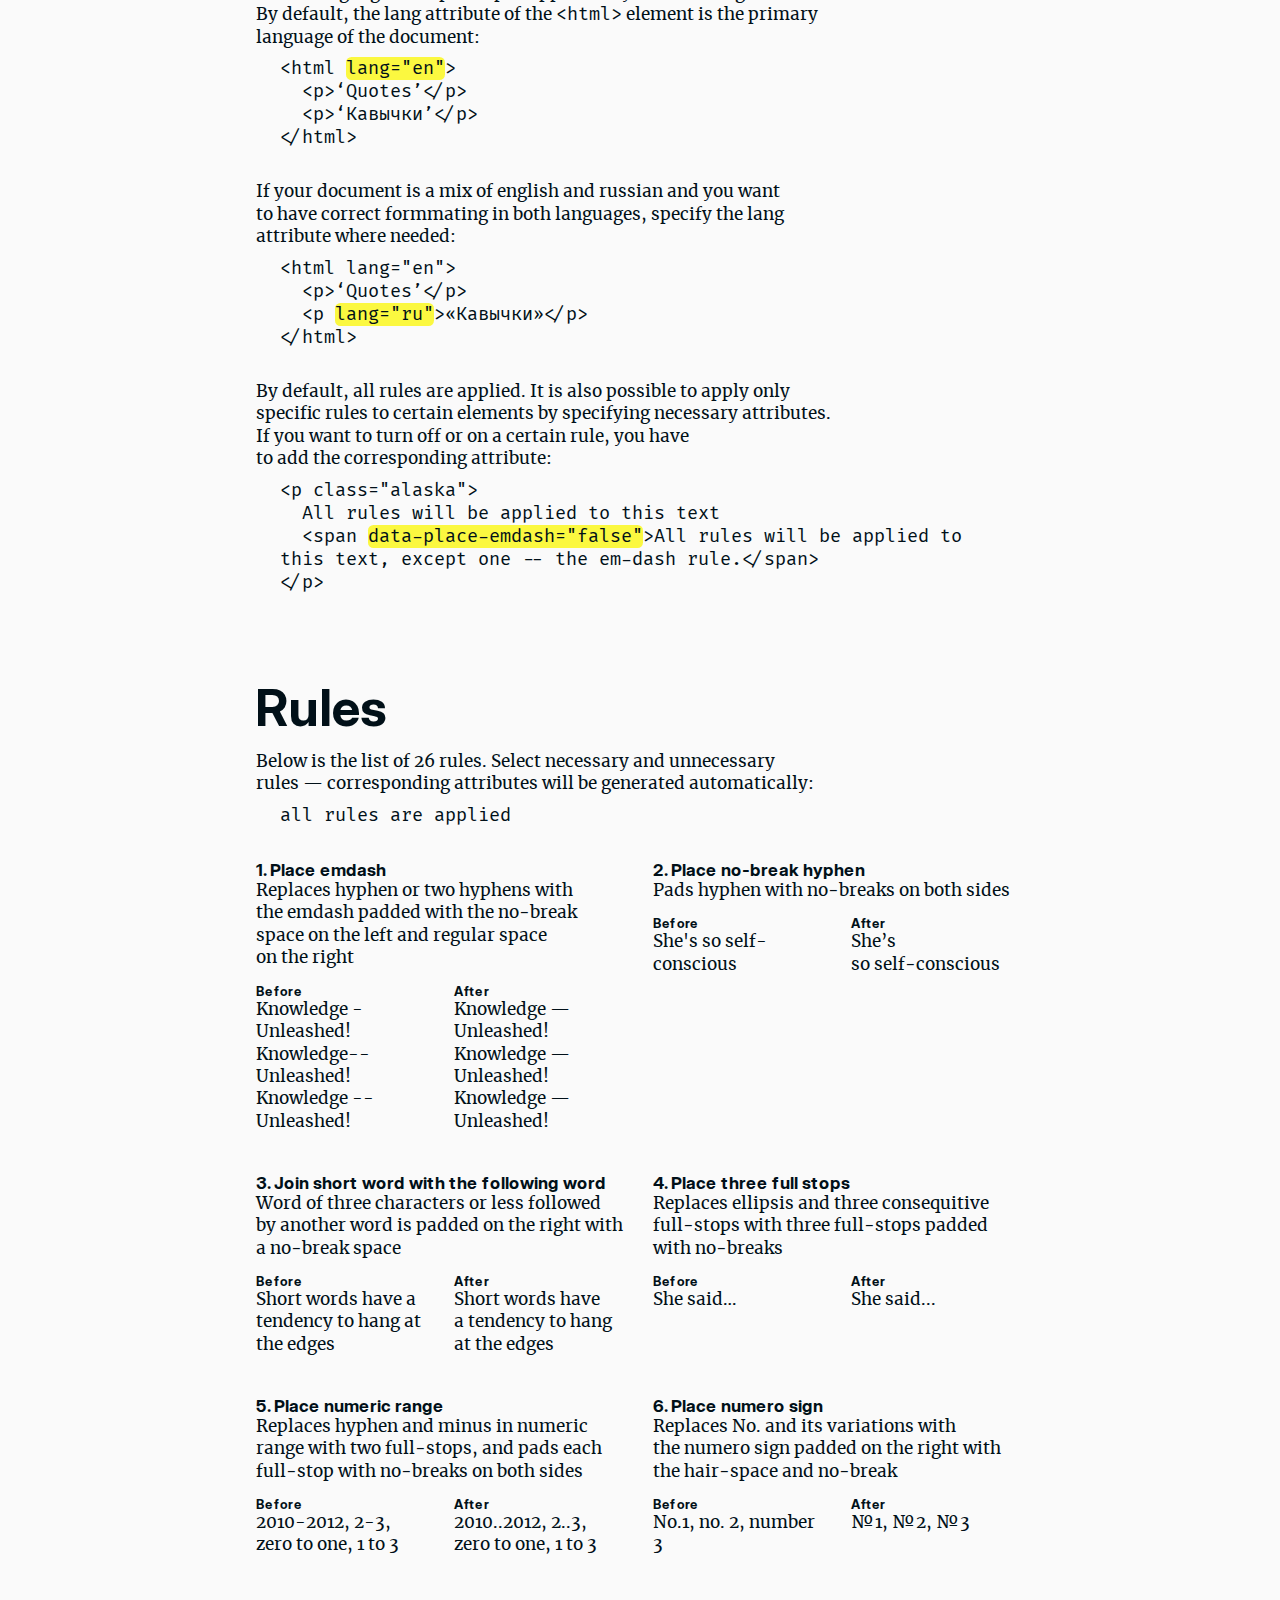
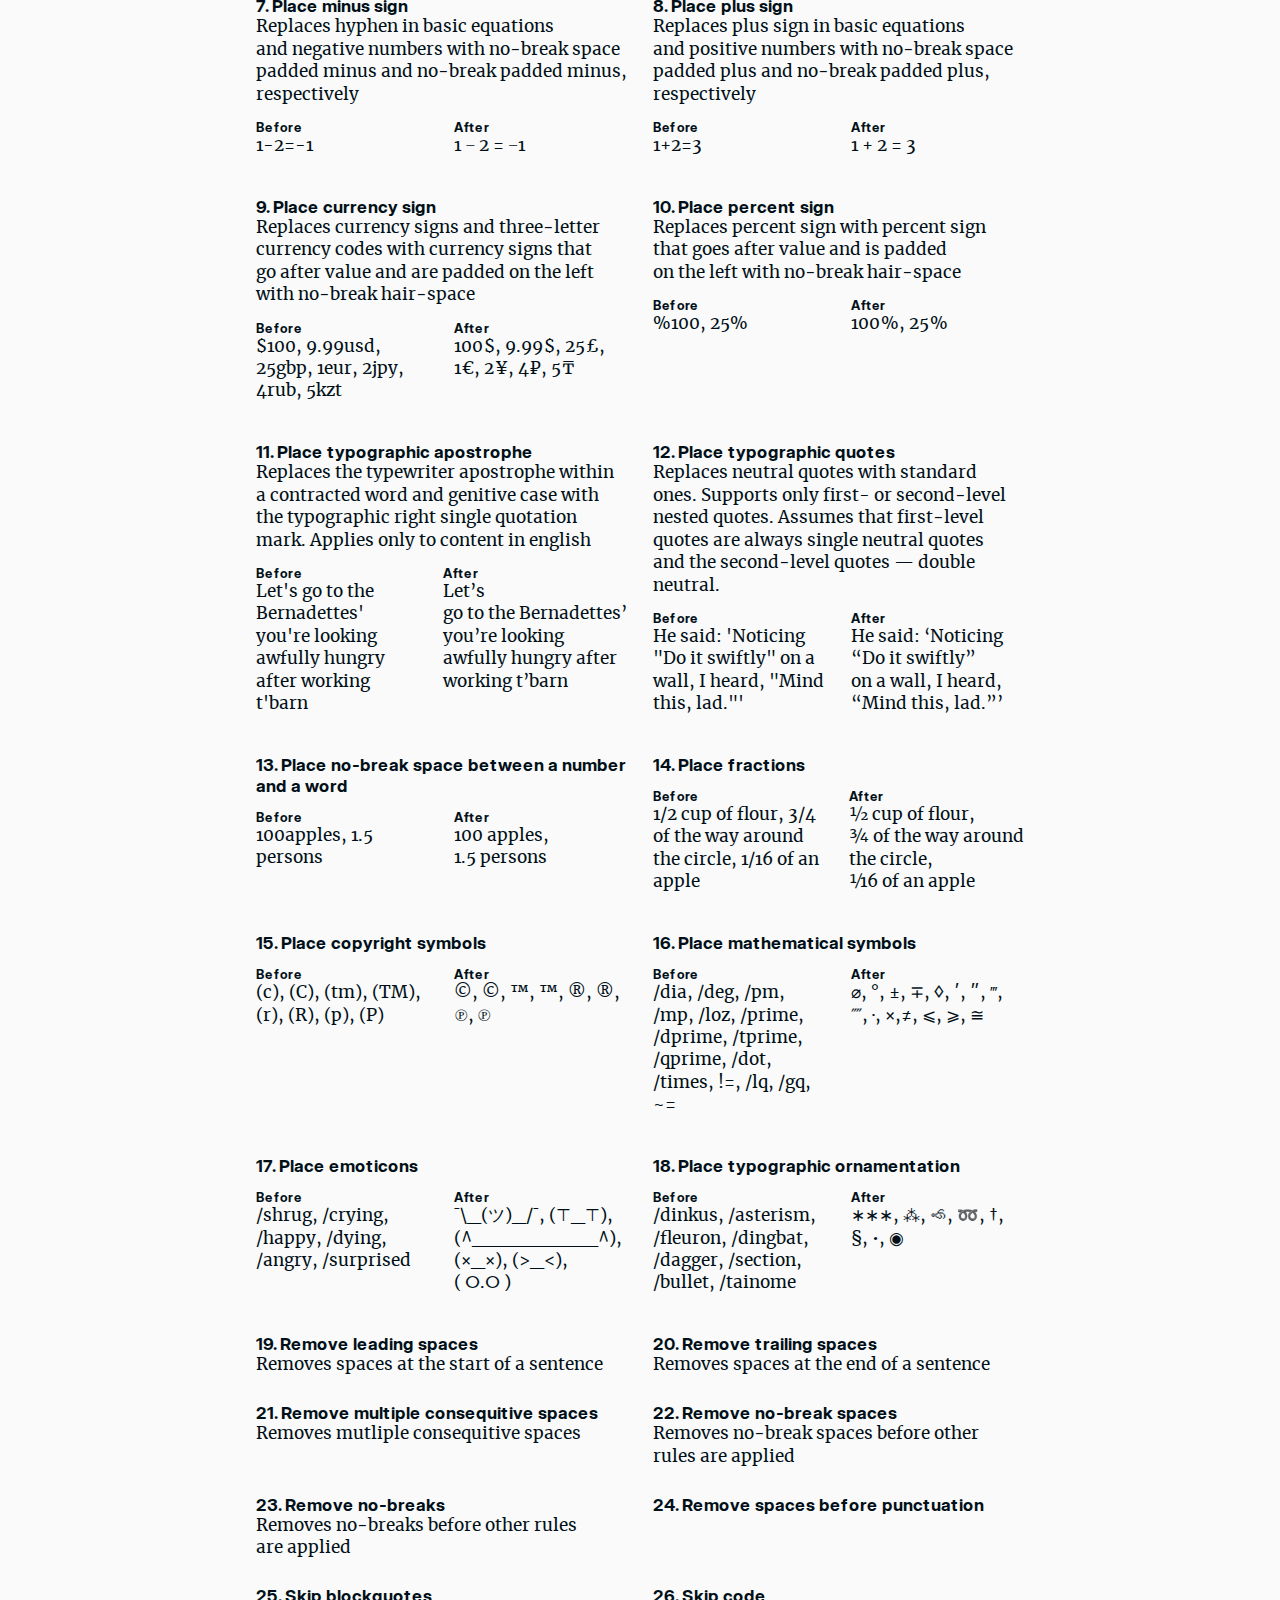
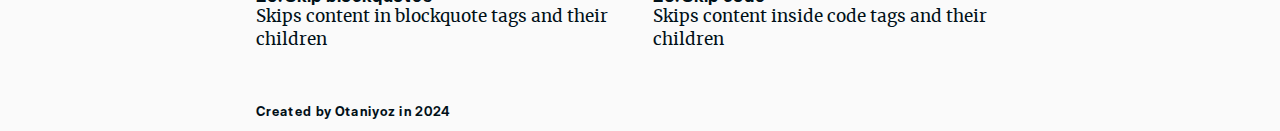
==== commit 23276a01: "fix link small size" ====
--- a/index.html
+++ b/index.html
@@ -18,7 +18,7 @@
     <section>
       <article class="cols-3">
         <h1><a href="http://github.com/otaniyoz/alaska">Alaska</a> is a simple text formatter for web.</h1>
-        <p>It automatically formats the text content of a web page to have the right quotes, no-break spaces, em-dashes, and <a href="#rules" class="onsite">more</a>.</p>
+        <p>It automatically formats the text content of a web page to have the right quotes, no-break spaces, em-dashes, <a href="#rules" class="onpage-link">and more</a>.</p>
       </article>
       <article id="examples" class="examples">
         <div>
--- a/style.css
+++ b/style.css
@@ -139,7 +139,7 @@
   transition: 0;
   text-decoration-color: var(--accent);
 }
-.onsite {
+.onpage-link {
   text-decoration-style: dashed;
 }
 .footer {
